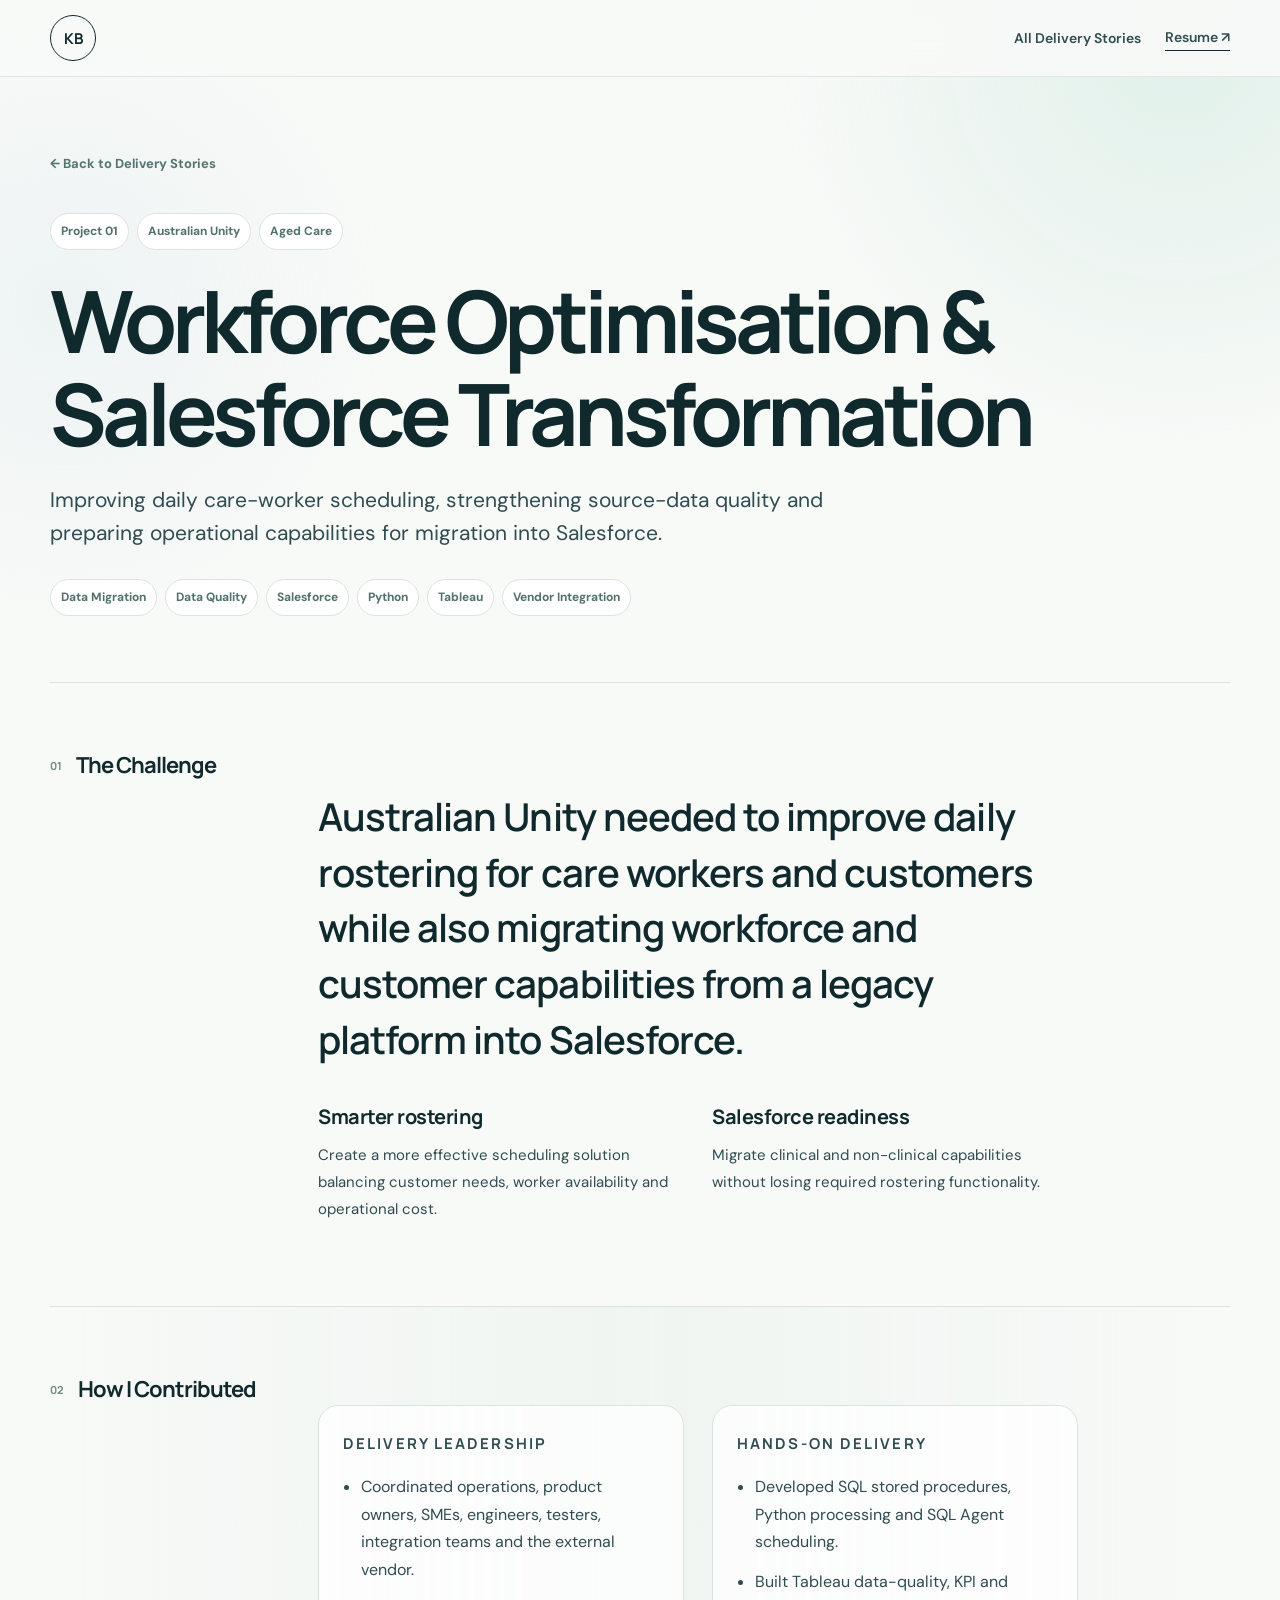
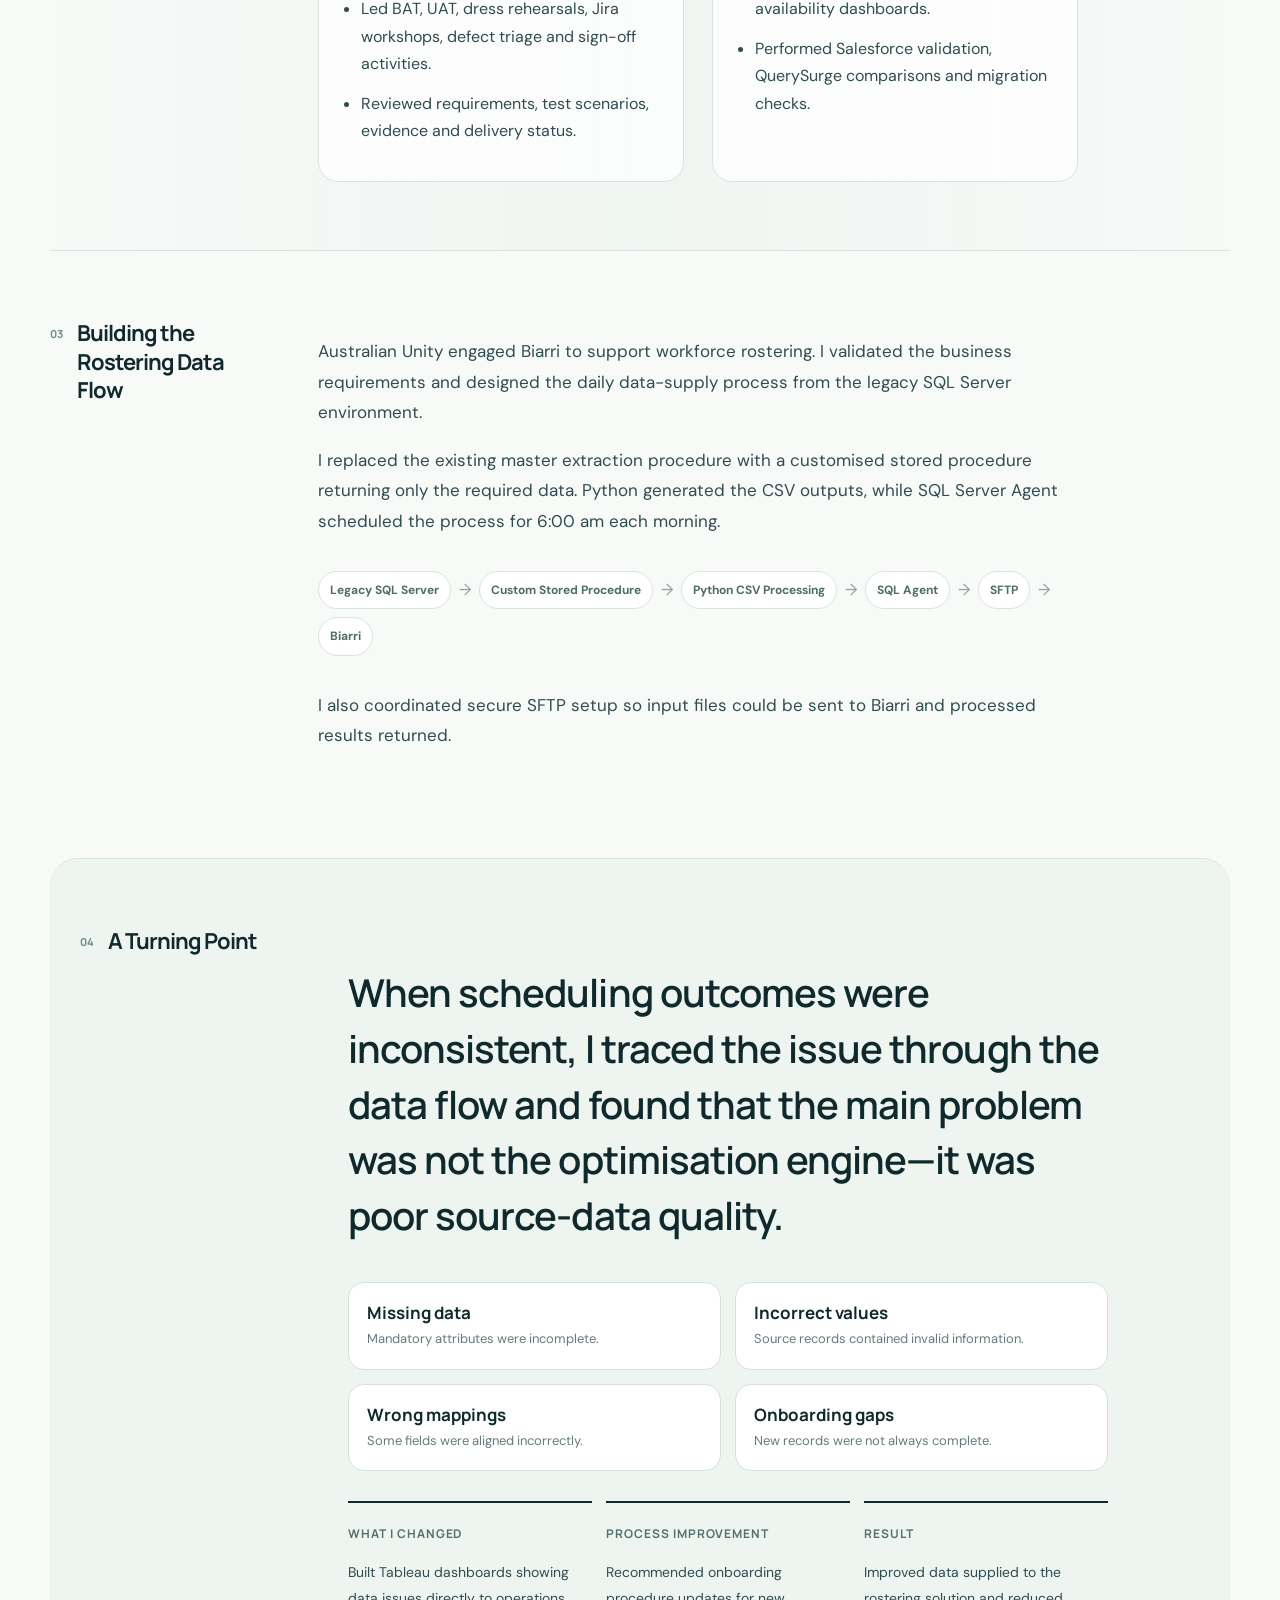
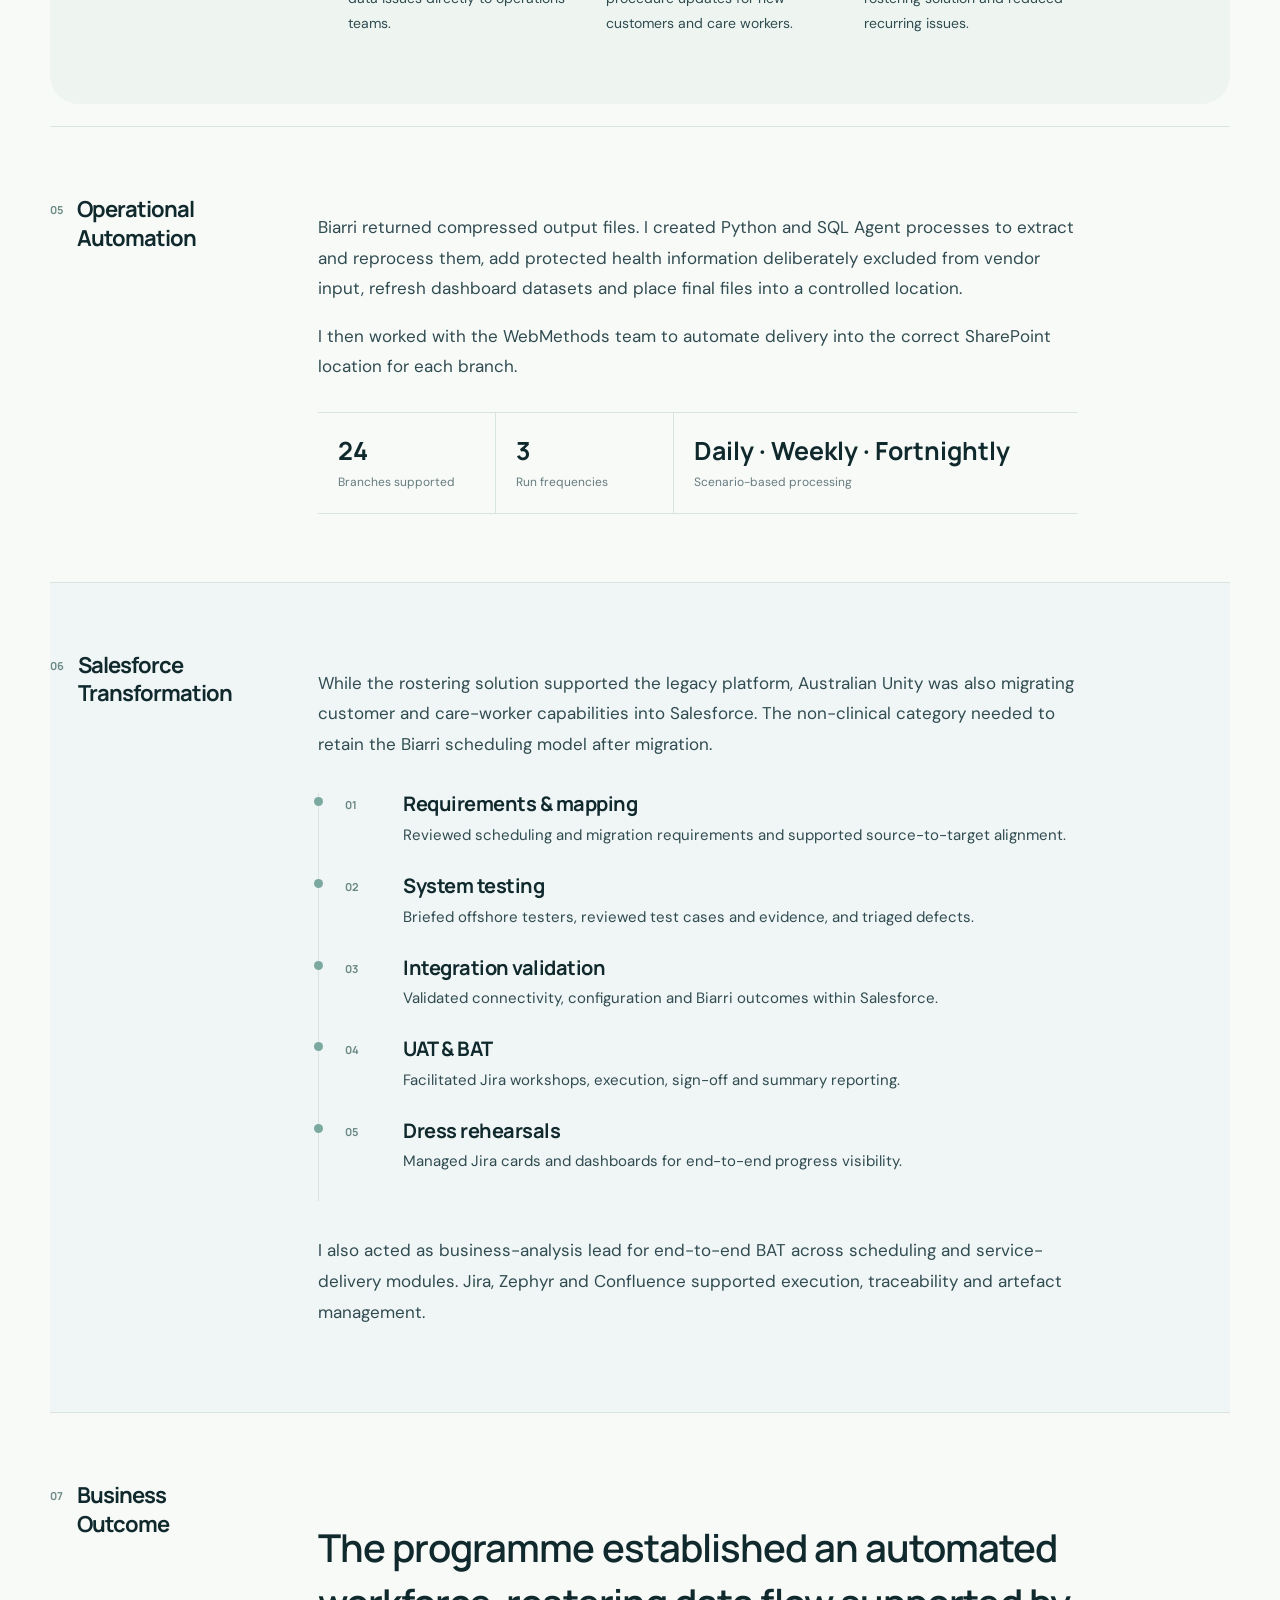
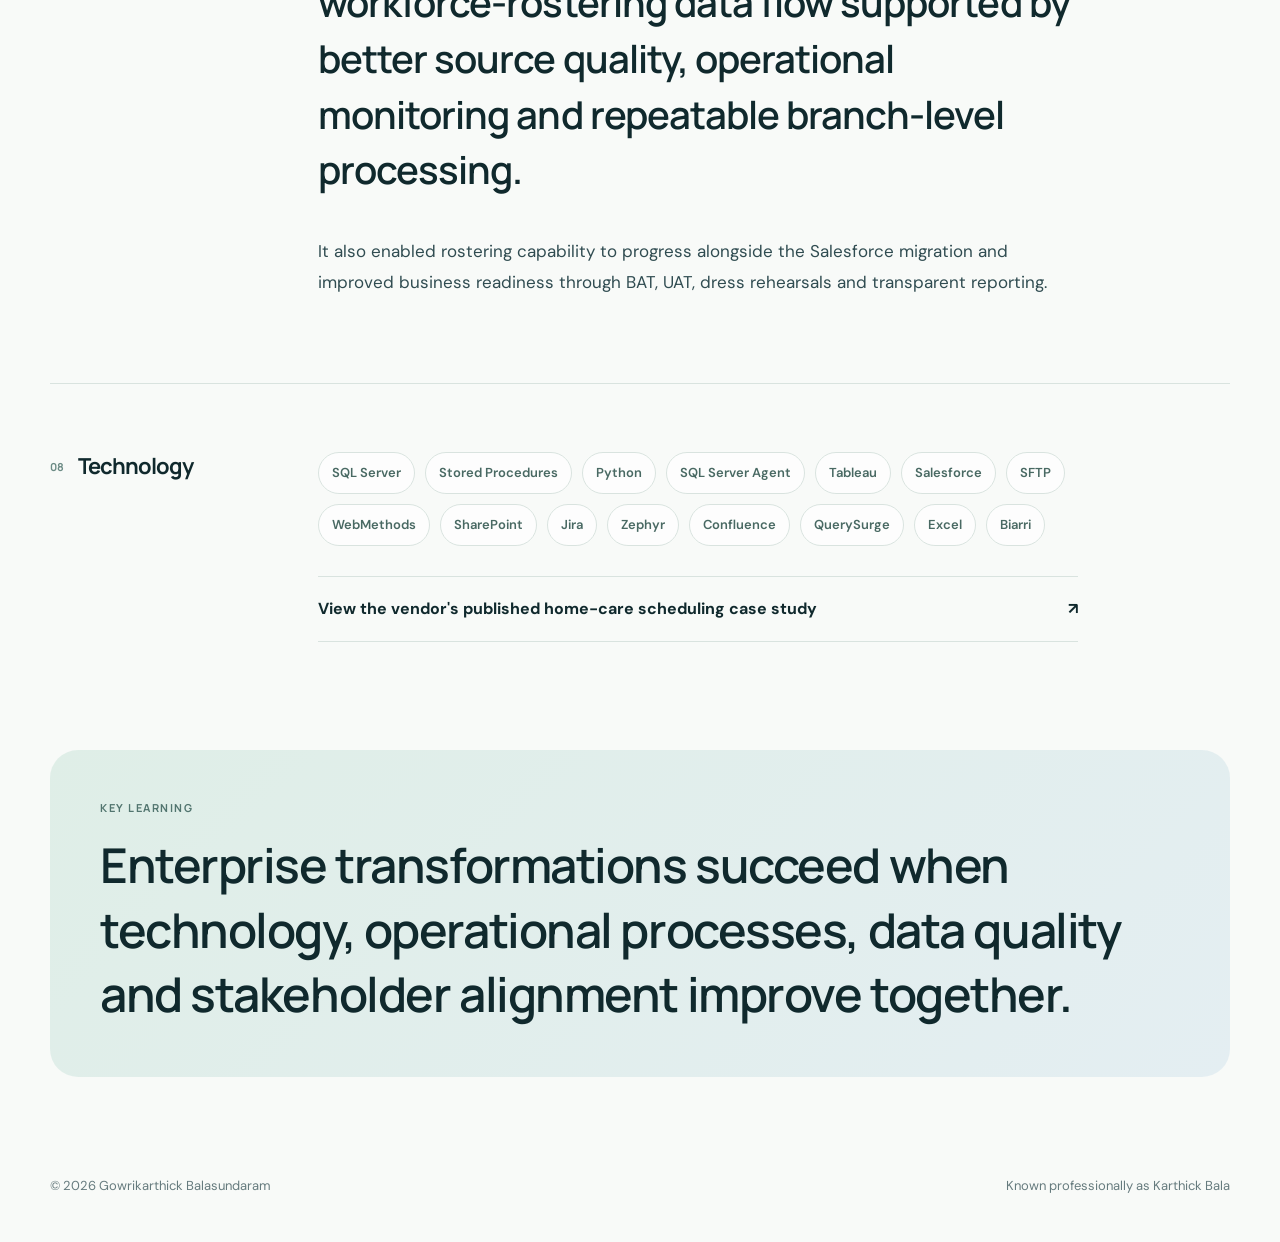
==== project-01.html @ 3202f438 "Add files via upload" ====
<!DOCTYPE html>
<html lang="en">
<head>
<meta charset="UTF-8"><meta name="viewport" content="width=device-width,initial-scale=1.0">
<title>Project 01 | Workforce Optimisation & Salesforce Transformation</title>
<meta name="description" content="Delivery story covering workforce optimisation, data quality and Salesforce transformation in aged care.">
<link rel="preconnect" href="https://fonts.googleapis.com"><link rel="preconnect" href="https://fonts.gstatic.com" crossorigin>
<link href="https://fonts.googleapis.com/css2?family=DM+Sans:wght@400;500;600;700&family=Manrope:wght@500;600;700;800&display=swap" rel="stylesheet">
<link rel="stylesheet" href="styles.css"><link rel="stylesheet" href="story.css">
</head>
<body>
<header class="site-header"><nav class="nav shell"><a class="brand" href="index.html">KB</a><div class="story-nav-actions"><a href="index.html#work">All Delivery Stories</a><a class="nav-resume" href="Karthick_Tech_Lead.pdf" download>Resume ↗</a></div></nav></header>
<main class="story-page">
<section class="story-page-hero shell">
<a class="back-link" href="index.html#work">← Back to Delivery Stories</a>
<div class="story-page-meta"><span>Project 01</span><span>Australian Unity</span><span>Aged Care</span></div>
<h1>Workforce Optimisation &amp; Salesforce Transformation</h1>
<p class="story-page-deck">Improving daily care-worker scheduling, strengthening source-data quality and preparing operational capabilities for migration into Salesforce.</p>
<div class="story-page-tags"><span>Data Migration</span><span>Data Quality</span><span>Salesforce</span><span>Python</span><span>Tableau</span><span>Vendor Integration</span></div>
</section>

<section class="story-page-section shell"><div class="story-page-grid">
<div class="story-page-label"><span>01</span><h2>The Challenge</h2></div>
<div class="story-page-copy"><p class="lead">Australian Unity needed to improve daily rostering for care workers and customers while also migrating workforce and customer capabilities from a legacy platform into Salesforce.</p>
<div class="story-two-col"><div><h3>Smarter rostering</h3><p>Create a more effective scheduling solution balancing customer needs, worker availability and operational cost.</p></div><div><h3>Salesforce readiness</h3><p>Migrate clinical and non-clinical capabilities without losing required rostering functionality.</p></div></div></div>
</div></section>

<section class="story-page-section story-soft shell"><div class="story-page-grid">
<div class="story-page-label"><span>02</span><h2>How I Contributed</h2></div>
<div class="story-page-copy"><div class="story-two-col role-cards"><div><p class="mini-label">Delivery leadership</p><ul><li>Coordinated operations, product owners, SMEs, engineers, testers, integration teams and the external vendor.</li><li>Led BAT, UAT, dress rehearsals, Jira workshops, defect triage and sign-off activities.</li><li>Reviewed requirements, test scenarios, evidence and delivery status.</li></ul></div><div><p class="mini-label">Hands-on delivery</p><ul><li>Developed SQL stored procedures, Python processing and SQL Agent scheduling.</li><li>Built Tableau data-quality, KPI and availability dashboards.</li><li>Performed Salesforce validation, QuerySurge comparisons and migration checks.</li></ul></div></div></div>
</div></section>

<section class="story-page-section shell"><div class="story-page-grid">
<div class="story-page-label"><span>03</span><h2>Building the Rostering Data Flow</h2></div>
<div class="story-page-copy"><p>Australian Unity engaged Biarri to support workforce rostering. I validated the business requirements and designed the daily data-supply process from the legacy SQL Server environment.</p><p>I replaced the existing master extraction procedure with a customised stored procedure returning only the required data. Python generated the CSV outputs, while SQL Server Agent scheduled the process for 6:00 am each morning.</p>
<div class="story-flow vertical-mobile"><span>Legacy SQL Server</span><i>→</i><span>Custom Stored Procedure</span><i>→</i><span>Python CSV Processing</span><i>→</i><span>SQL Agent</span><i>→</i><span>SFTP</span><i>→</i><span>Biarri</span></div>
<p>I also coordinated secure SFTP setup so input files could be sent to Biarri and processed results returned.</p></div>
</div></section>

<section class="story-page-section turning-point shell"><div class="story-page-grid">
<div class="story-page-label"><span>04</span><h2>A Turning Point</h2></div>
<div class="story-page-copy"><p class="lead">When scheduling outcomes were inconsistent, I traced the issue through the data flow and found that the main problem was not the optimisation engine—it was poor source-data quality.</p>
<div class="issue-cards"><div><strong>Missing data</strong><span>Mandatory attributes were incomplete.</span></div><div><strong>Incorrect values</strong><span>Source records contained invalid information.</span></div><div><strong>Wrong mappings</strong><span>Some fields were aligned incorrectly.</span></div><div><strong>Onboarding gaps</strong><span>New records were not always complete.</span></div></div>
<div class="turning-point-actions"><div><span>What I changed</span><p>Built Tableau dashboards showing data issues directly to operations teams.</p></div><div><span>Process improvement</span><p>Recommended onboarding procedure updates for new customers and care workers.</p></div><div><span>Result</span><p>Improved data supplied to the rostering solution and reduced recurring issues.</p></div></div></div>
</div></section>

<section class="story-page-section shell"><div class="story-page-grid">
<div class="story-page-label"><span>05</span><h2>Operational Automation</h2></div>
<div class="story-page-copy"><p>Biarri returned compressed output files. I created Python and SQL Agent processes to extract and reprocess them, add protected health information deliberately excluded from vendor input, refresh dashboard datasets and place final files into a controlled location.</p><p>I then worked with the WebMethods team to automate delivery into the correct SharePoint location for each branch.</p>
<div class="story-metrics"><div><strong>24</strong><span>Branches supported</span></div><div><strong>3</strong><span>Run frequencies</span></div><div><strong>Daily · Weekly · Fortnightly</strong><span>Scenario-based processing</span></div></div></div>
</div></section>

<section class="story-page-section salesforce-journey shell"><div class="story-page-grid">
<div class="story-page-label"><span>06</span><h2>Salesforce Transformation</h2></div>
<div class="story-page-copy"><p>While the rostering solution supported the legacy platform, Australian Unity was also migrating customer and care-worker capabilities into Salesforce. The non-clinical category needed to retain the Biarri scheduling model after migration.</p>
<div class="vertical-timeline"><article><span>01</span><div><h3>Requirements &amp; mapping</h3><p>Reviewed scheduling and migration requirements and supported source-to-target alignment.</p></div></article><article><span>02</span><div><h3>System testing</h3><p>Briefed offshore testers, reviewed test cases and evidence, and triaged defects.</p></div></article><article><span>03</span><div><h3>Integration validation</h3><p>Validated connectivity, configuration and Biarri outcomes within Salesforce.</p></div></article><article><span>04</span><div><h3>UAT &amp; BAT</h3><p>Facilitated Jira workshops, execution, sign-off and summary reporting.</p></div></article><article><span>05</span><div><h3>Dress rehearsals</h3><p>Managed Jira cards and dashboards for end-to-end progress visibility.</p></div></article></div>
<p>I also acted as business-analysis lead for end-to-end BAT across scheduling and service-delivery modules. Jira, Zephyr and Confluence supported execution, traceability and artefact management.</p></div>
</div></section>

<section class="story-page-section shell"><div class="story-page-grid">
<div class="story-page-label"><span>07</span><h2>Business Outcome</h2></div>
<div class="story-page-copy"><p class="lead">The programme established an automated workforce-rostering data flow supported by better source quality, operational monitoring and repeatable branch-level processing.</p><p>It also enabled rostering capability to progress alongside the Salesforce migration and improved business readiness through BAT, UAT, dress rehearsals and transparent reporting.</p></div>
</div></section>

<section class="story-page-section shell"><div class="story-page-grid">
<div class="story-page-label"><span>08</span><h2>Technology</h2></div>
<div class="story-page-copy"><div class="technology-pills"><span>SQL Server</span><span>Stored Procedures</span><span>Python</span><span>SQL Server Agent</span><span>Tableau</span><span>Salesforce</span><span>SFTP</span><span>WebMethods</span><span>SharePoint</span><span>Jira</span><span>Zephyr</span><span>Confluence</span><span>QuerySurge</span><span>Excel</span><span>Biarri</span></div>
<a class="external-story-link" href="https://biarri.com/biarri_case_studies/home-care-scheduling-rostering/" target="_blank" rel="noopener">View the vendor's published home-care scheduling case study <span>↗</span></a></div>
</div></section>

<section class="story-key-learning shell"><p class="mini-label">Key learning</p><blockquote>Enterprise transformations succeed when technology, operational processes, data quality and stakeholder alignment improve together.</blockquote></section>
</main>
<footer class="footer shell"><span>© <span id="year"></span> Gowrikarthick Balasundaram</span><span>Known professionally as Karthick Bala</span></footer>
<script src="script.js"></script>
</body></html>
---- styles.css ----
:root{
  --ink:#10292d;--ink-soft:#304c51;--muted:#667b7e;--paper:#f8faf8;--white:#fff;
  --sage:#e8f1ec;--sage-2:#d8e9e0;--mint:#a9d9ca;--blue:#cbdde8;--line:#d9e3df;
  --dark:#102a2e;--dark-2:#17383d;--radius:26px;
}
*{box-sizing:border-box}
html{scroll-behavior:smooth}
body{margin:0;font-family:"DM Sans",system-ui,sans-serif;background:var(--paper);color:var(--ink);line-height:1.72;overflow-x:hidden}
body:before{content:"";position:fixed;inset:0;pointer-events:none;z-index:-1;background:
radial-gradient(circle at 92% 6%,rgba(169,217,202,.28),transparent 28%),
radial-gradient(circle at 5% 34%,rgba(203,221,232,.22),transparent 24%)}
.shell{width:min(1180px,calc(100% - 48px));margin:auto}
.site-header{position:sticky;top:0;z-index:50;background:rgba(248,250,248,.9);backdrop-filter:blur(18px);border-bottom:1px solid rgba(217,227,223,.8)}
.nav{height:76px;display:flex;align-items:center;justify-content:space-between}
.brand{display:flex;width:46px;height:46px;align-items:center;justify-content:center;border:1px solid var(--ink);border-radius:50%;color:var(--ink);text-decoration:none;font:700 15px Manrope}
.nav-links{display:flex;align-items:center;gap:27px}
.nav-links a{color:var(--ink-soft);text-decoration:none;font-weight:600;font-size:14px}
.nav-links a:hover{color:#0c766e}
.nav-resume{border-bottom:1px solid var(--ink)}
.nav-toggle{display:none;border:0;background:none;color:var(--ink);font:600 14px "DM Sans"}
.overline{font-size:12px;letter-spacing:.16em;text-transform:uppercase;font-weight:700;color:#54736f;margin:0 0 22px}
h1,h2,h3{font-family:Manrope,sans-serif;margin-top:0;line-height:1.08}
h1{font-size:clamp(52px,7vw,88px);letter-spacing:-.06em;margin:24px 0 26px;max-width:780px}
h2{font-size:clamp(38px,4.5vw,62px);letter-spacing:-.045em;margin-bottom:18px}
h3{letter-spacing:-.025em}
p{text-align:justify}
.hero{padding:88px 0 54px}
.hero-grid{display:grid;grid-template-columns:1.08fr .92fr;gap:72px;align-items:center}
.legal-name{font-weight:700;margin:0}
.known-as{margin:2px 0 0;color:var(--muted)}
.known-as strong{color:var(--ink)}
.hero-lead{font-size:20px;max-width:680px;color:var(--ink-soft)}
.hero-actions{display:flex;gap:12px;flex-wrap:wrap;margin-top:32px}
.button{display:inline-flex;align-items:center;justify-content:center;padding:14px 22px;border-radius:999px;text-decoration:none;font-weight:700;transition:.25s}
.button-dark{background:var(--ink);color:#fff}
.button-light{border:1px solid var(--line);background:rgba(255,255,255,.7);color:var(--ink)}
.button:hover{transform:translateY(-2px)}
.portrait{margin:0;position:relative}
.portrait img{width:100%;display:block;aspect-ratio:4/4.5;object-fit:cover;object-position:center 37%;border-radius:44% 44% 26px 26px;box-shadow:0 30px 80px rgba(31,63,66,.14)}
.portrait figcaption{display:flex;justify-content:center;gap:14px;flex-wrap:wrap;margin-top:18px;color:var(--muted);font-size:13px}
.portrait figcaption span:not(:last-child):after{content:"·";margin-left:14px}
.proof-strip{display:grid;grid-template-columns:repeat(3,1fr);margin-top:58px;border-top:1px solid var(--line);border-bottom:1px solid var(--line)}
.proof-strip div{padding:25px 30px}
.proof-strip div+div{border-left:1px solid var(--line)}
.proof-strip strong,.proof-strip span{display:block}
.proof-strip strong{font-family:Manrope;font-size:20px}
.proof-strip span{color:var(--muted);font-size:14px;margin-top:4px;line-height:1.5}
.section{padding:108px 0}
.section-tint{background:linear-gradient(180deg,rgba(232,241,236,.72),rgba(248,250,248,0))}
.section-grid{display:grid;grid-template-columns:.78fr 1.22fr;gap:84px;align-items:start}
.section-title{position:sticky;top:112px}
.section-note{color:var(--muted);max-width:400px}
.editorial-copy{max-width:760px}
.editorial-copy p{color:var(--ink-soft);font-size:17px}
.large-copy{font-family:Manrope;font-size:clamp(25px,3vw,38px)!important;line-height:1.35;color:var(--ink)!important;letter-spacing:-.025em}
.capability-list{border-top:1px solid var(--line)}
.capability-list article{display:grid;grid-template-columns:58px 1fr;gap:22px;padding:28px 0;border-bottom:1px solid var(--line)}
.capability-list article>span{font:600 13px Manrope;color:#73918b}
.capability-list h3{font-size:24px;margin-bottom:8px}
.capability-list p{margin:0;color:var(--muted)}
.tech-ledger{border-top:1px solid var(--line)}
.tech-row{display:grid;grid-template-columns:200px 1fr;gap:24px;padding:25px 0;border-bottom:1px solid var(--line)}
.tech-row h3{font-size:18px;margin:0}
.tech-row p{margin:0;color:var(--muted)}
.section-dark{background:var(--dark);color:#edf7f3}
.section-dark .overline,.section-dark .section-note{color:#9fc0b9}
.section-title.light{color:#fff}
.career-timeline{border-left:1px solid rgba(222,240,235,.28);padding-left:34px}
.career-timeline article{position:relative;display:grid;grid-template-columns:150px 1fr;gap:32px;padding:0 0 36px}
.career-timeline article:before{content:"";position:absolute;left:-40px;top:6px;width:10px;height:10px;border-radius:50%;background:#a9d9ca;box-shadow:0 0 0 7px rgba(169,217,202,.08)}
.career-timeline time{color:#a8c7c0;font-size:13px;font-weight:700}
.career-timeline h3{font-size:23px;margin-bottom:9px;color:#fff}
.career-timeline p{margin:0;color:#b9ceca}
.work-list{border-top:1px solid var(--line)}
.work-item{display:grid;grid-template-columns:48px 1fr 40px;gap:20px;padding:34px 0;border-bottom:1px solid var(--line);transition:.25s}
.work-item:hover{padding-left:12px}
.work-index{font:600 13px Manrope;color:#71908a}
.work-meta{margin:0 0 8px;text-align:left;color:#4d756f;font-size:13px;font-weight:700}
.work-item h3{font-size:clamp(24px,2.4vw,34px);margin-bottom:12px}
.work-item p{color:var(--muted)}
.work-arrow{font-size:24px;align-self:center}
.work-tags{display:flex;gap:9px;flex-wrap:wrap;margin-top:18px}
.work-tags span{font-size:12px;padding:6px 10px;border:1px solid var(--line);border-radius:999px;color:#52716d}
.process-section{background:#eef4f0}
.process-line{display:grid;grid-template-columns:repeat(5,1fr);border-top:1px solid #cfded7}
.process-line div{padding:24px 18px;border-right:1px solid #cfded7}
.process-line div:last-child{border-right:0}
.process-line span{font-size:12px;color:#65827d;font-weight:700}
.process-line h3{font-size:20px;margin:13px 0 9px}
.process-line p{margin:0;color:var(--muted);font-size:14px}
.leadership-editorial{max-width:1000px;margin:auto;text-align:center}
.leadership-editorial blockquote{font-family:Manrope;font-size:clamp(34px,5vw,66px);line-height:1.15;letter-spacing:-.05em;margin:24px auto 60px;max-width:1000px}
.leadership-pillars{display:grid;grid-template-columns:repeat(3,1fr);gap:34px;text-align:left;border-top:1px solid var(--line);padding-top:34px}
.leadership-pillars h3{font-size:20px}
.leadership-pillars p{color:var(--muted)}
.contact-section{background:linear-gradient(135deg,#dfeee7,#e5eff3);padding:92px 0}
.contact-inner{display:grid;grid-template-columns:1fr 1fr;gap:80px;align-items:end}
.contact-inner p{color:var(--ink-soft)}
.contact-links{display:flex;flex-direction:column;border-top:1px solid rgba(16,41,45,.24)}
.contact-links a{display:flex;justify-content:space-between;padding:18px 0;border-bottom:1px solid rgba(16,41,45,.24);color:var(--ink);text-decoration:none;font:600 18px Manrope}
.footer{padding:28px 0 44px;display:flex;justify-content:space-between;color:var(--muted);font-size:13px}
.reveal{opacity:0;transform:translateY(20px);transition:.75s ease}
.reveal.visible{opacity:1;transform:none}
@media(max-width:900px){
  .nav-toggle{display:block}
  .nav-links{display:none;position:absolute;top:76px;left:24px;right:24px;background:#fff;border:1px solid var(--line);padding:20px;border-radius:20px;flex-direction:column;align-items:flex-start;box-shadow:0 24px 60px rgba(25,55,57,.12)}
  .nav-links.open{display:flex}
  .hero-grid,.section-grid,.contact-inner{grid-template-columns:1fr;gap:42px}
  .section-title{position:static}
  .portrait{max-width:610px}
  .proof-strip{grid-template-columns:1fr}
  .proof-strip div+div{border-left:0;border-top:1px solid var(--line)}
  .process-line{grid-template-columns:1fr 1fr}
  .process-line div:nth-child(2n){border-right:0}
  .process-line div{border-bottom:1px solid #cfded7}
}
@media(max-width:620px){
  .shell{width:min(100% - 28px,1180px)}
  .hero{padding:48px 0 34px}
  h1{font-size:48px}
  h2{font-size:40px}
  .hero-lead{font-size:17px}
  .hero-actions .button{width:100%}
  .portrait img{border-radius:34% 34% 22px 22px}
  .portrait figcaption{gap:6px}
  .portrait figcaption span:not(:last-child):after{margin-left:6px}
  .proof-strip div{padding:20px 4px}
  .section{padding:76px 0}
  .section-grid{gap:28px}
  .capability-list article{grid-template-columns:38px 1fr;gap:12px;padding:23px 0}
  .tech-row{grid-template-columns:1fr;gap:6px}
  .career-timeline{padding-left:24px}
  .career-timeline article{grid-template-columns:1fr;gap:7px;padding-bottom:30px}
  .career-timeline article:before{left:-30px}
  .work-item{grid-template-columns:34px 1fr}
  .work-arrow{display:none}
  .process-line{grid-template-columns:1fr}
  .process-line div{border-right:0}
  .leadership-editorial{text-align:left}
  .leadership-editorial blockquote{font-size:39px;margin-bottom:42px}
  .leadership-pillars{grid-template-columns:1fr;gap:15px}
  .contact-inner{gap:30px}
  .footer{flex-direction:column;gap:5px}
}

/* Version 3.1 — Delivery Stories */
.delivery-stories-section{padding-top:120px;background:
linear-gradient(180deg,rgba(232,241,236,.55),rgba(248,250,248,0) 26%)}
.delivery-intro{padding-bottom:54px;border-bottom:1px solid var(--line)}
.delivery-intro-grid{display:grid;grid-template-columns:1fr 1fr;gap:80px;align-items:end}
.delivery-intro-grid h2{margin:0;max-width:650px}
.delivery-intro-grid>p{font-size:18px;color:var(--ink-soft);margin:0;max-width:540px}
.story-list{border-bottom:1px solid var(--line)}
.story{border-top:1px solid var(--line)}
.story-summary{width:100%;display:grid;grid-template-columns:110px 1fr 100px;gap:30px;align-items:center;padding:34px 0;border:0;background:transparent;color:var(--ink);text-align:left;cursor:pointer;font-family:inherit}
.story-number{font:700 12px Manrope;letter-spacing:.12em;text-transform:uppercase;color:#63837d}
.story-heading{display:flex;flex-direction:column;gap:7px}
.story-client{font-size:13px;font-weight:700;color:#52756f}
.story-heading strong{font:700 clamp(24px,3vw,40px) Manrope;line-height:1.15;letter-spacing:-.035em}
.story-heading small{font-size:15px;color:var(--muted);font-weight:400}
.story-toggle{justify-self:end;display:flex;width:44px;height:44px;align-items:center;justify-content:center;border:1px solid var(--line);border-radius:50%;font-size:25px;font-weight:300}
.story-summary:hover .story-heading strong{color:#176f68}
.story-content{overflow:hidden;max-height:0;opacity:0;transition:max-height .8s ease,opacity .35s ease}
.story-open .story-content{max-height:15000px;opacity:1}
.story-hero{display:grid;grid-template-columns:210px 1fr;gap:50px;padding:60px 0 72px;border-top:1px dashed #cddbd5}
.story-kicker,.mini-label{font:700 11px Manrope;letter-spacing:.14em;text-transform:uppercase;color:#52756f;margin:0}
.story-opening{font:600 clamp(25px,3.3vw,44px) Manrope;line-height:1.36;letter-spacing:-.03em;color:var(--ink);margin:0}
.story-block{display:grid;grid-template-columns:210px 1fr;gap:50px;padding:64px 0;border-top:1px solid var(--line)}
.story-label{display:flex;gap:15px;align-items:flex-start}
.story-label span{font:700 11px Manrope;color:#6f8d87;padding-top:7px}
.story-label h3{font-size:18px;line-height:1.35;margin:0}
.story-body>p:first-child{margin-top:0}
.story-body>p:last-child{margin-bottom:0}
.story-body p{color:var(--ink-soft);font-size:17px}
.challenge-grid,.role-columns{display:grid;grid-template-columns:1fr 1fr;gap:38px}
.challenge-grid>div{border-top:2px solid var(--ink);padding-top:20px}
.challenge-grid strong{font:700 22px Manrope;letter-spacing:-.02em}
.challenge-grid p{font-size:16px;margin-bottom:0}
.clean-list{list-style:none;padding:0;margin:19px 0 0}
.clean-list li{position:relative;padding:0 0 15px 20px;color:var(--ink-soft)}
.clean-list li:before{content:"";position:absolute;left:0;top:.72em;width:6px;height:6px;background:#75a99d;border-radius:50%}
.story-narrative{background:linear-gradient(90deg,transparent,rgba(232,241,236,.46),transparent)}
.flow{display:flex;align-items:center;gap:9px;flex-wrap:wrap;margin:36px 0;padding:24px 0;border-top:1px solid var(--line);border-bottom:1px solid var(--line)}
.flow span{padding:8px 12px;border-radius:999px;background:#fff;border:1px solid var(--line);font-size:12px;font-weight:700;color:#496963}
.flow i{font-style:normal;color:#8ba19d}
.story-highlight{position:relative;background:#133136;color:#f0f8f5;margin-left:calc((100vw - min(1180px, calc(100vw - 48px)))/-2);margin-right:calc((100vw - min(1180px, calc(100vw - 48px)))/-2);padding-left:calc((100vw - min(1180px, calc(100vw - 48px)))/2);padding-right:calc((100vw - min(1180px, calc(100vw - 48px)))/2);border-top:0}
.story-highlight .story-label span,.story-highlight .mini-label{color:#9fc3bb}
.story-highlight .story-label h3{color:#fff}
.story-highlight .story-body p{color:#c5d9d4}
.highlight-lead{font:600 clamp(24px,3vw,39px) Manrope!important;line-height:1.4;letter-spacing:-.025em;color:#fff!important}
.issue-list{display:grid;grid-template-columns:1fr 1fr;gap:0;margin:35px 0;border-top:1px solid rgba(255,255,255,.18)}
.issue-list span{padding:17px 0;border-bottom:1px solid rgba(255,255,255,.18);font-weight:600}
.issue-list span:nth-child(odd){border-right:1px solid rgba(255,255,255,.18)}
.issue-list span:nth-child(even){padding-left:24px}
.impact-band{display:grid;grid-template-columns:.65fr .65fr 1.7fr;margin:34px 0;border-top:1px solid var(--line);border-bottom:1px solid var(--line)}
.impact-band div{padding:22px}
.impact-band div+div{border-left:1px solid var(--line)}
.impact-band strong,.impact-band span{display:block}
.impact-band strong{font:700 27px Manrope;letter-spacing:-.03em}
.impact-band span{font-size:12px;color:var(--muted);margin-top:4px}
.flow-secondary{margin-bottom:0}
.story-salesforce{background:rgba(203,221,232,.22)}
.delivery-steps{display:grid;grid-template-columns:repeat(5,1fr);margin:35px 0;border-top:1px solid var(--line);border-bottom:1px solid var(--line)}
.delivery-steps>div{padding:21px 16px}
.delivery-steps>div+div{border-left:1px solid var(--line)}
.delivery-steps span{font:700 11px Manrope;color:#688781}
.delivery-steps strong{display:block;font:700 15px Manrope;margin:10px 0}
.delivery-steps p{font-size:13px;margin:0;color:var(--muted)}
.impact-copy{font:600 clamp(22px,2.7vw,34px) Manrope;line-height:1.5;letter-spacing:-.02em}
.impact-copy p{font:inherit;color:var(--ink)}
.technology-pills{display:flex;flex-wrap:wrap;gap:10px}
.technology-pills span{padding:9px 13px;border:1px solid var(--line);border-radius:999px;background:rgba(255,255,255,.65);font-size:13px;font-weight:600;color:#496963}
.external-story-link{display:flex;justify-content:space-between;align-items:center;margin-top:30px;padding:18px 0;border-top:1px solid var(--line);border-bottom:1px solid var(--line);color:var(--ink);text-decoration:none;font-weight:700}
.external-story-link:hover{color:#176f68}
.story-learning{margin:35px 0 80px;padding:52px;border-radius:28px;background:linear-gradient(135deg,#dfeee7,#e4eef2)}
.story-learning blockquote{font:600 clamp(27px,3.3vw,45px) Manrope;line-height:1.35;letter-spacing:-.035em;margin:18px 0 0}
.story-placeholder{opacity:.58}
.story-placeholder .story-summary{cursor:default}
.story-status{justify-self:end;font-size:12px;font-weight:700;color:#6b817e;text-transform:uppercase;letter-spacing:.1em}
@media(max-width:900px){
  .delivery-intro-grid{grid-template-columns:1fr;gap:25px}
  .story-summary{grid-template-columns:90px 1fr 55px;gap:15px}
  .story-hero,.story-block{grid-template-columns:1fr;gap:23px}
  .story-label{align-items:center}
  .delivery-steps{grid-template-columns:1fr 1fr}
  .delivery-steps>div{border-bottom:1px solid var(--line)}
  .delivery-steps>div:nth-child(odd){border-left:0}
}
@media(max-width:620px){
  .delivery-stories-section{padding-top:80px}
  .story-summary{grid-template-columns:1fr 45px;padding:26px 0}
  .story-number{grid-column:1/-1}
  .story-heading strong{font-size:27px}
  .story-heading small{font-size:14px}
  .story-toggle,.story-status{grid-column:2;grid-row:2;align-self:start}
  .story-hero{padding:42px 0 52px}
  .story-block{padding:47px 0}
  .challenge-grid,.role-columns{grid-template-columns:1fr}
  .story-highlight{margin-left:-14px;margin-right:-14px;padding-left:14px;padding-right:14px}
  .issue-list{grid-template-columns:1fr}
  .issue-list span:nth-child(odd){border-right:0}
  .issue-list span:nth-child(even){padding-left:0}
  .impact-band{grid-template-columns:1fr}
  .impact-band div+div{border-left:0;border-top:1px solid var(--line)}
  .delivery-steps{grid-template-columns:1fr}
  .delivery-steps>div+div{border-left:0}
  .story-learning{padding:32px 24px;margin-bottom:55px}
}

body p{text-align:left}
.delivery-stories-section{padding-top:88px}
.delivery-intro{padding-bottom:30px}
.delivery-intro-grid.compact{align-items:start}
.delivery-intro-grid.compact>p{max-width:560px;line-height:1.7}
.story-card-grid{display:grid;grid-template-columns:1.2fr .8fr;gap:22px;margin-top:26px}
.story-preview{min-height:240px;border:1px solid var(--line);border-radius:24px;padding:26px;background:rgba(255,255,255,.74);display:flex;flex-direction:column;justify-content:space-between}
.story-preview-featured{grid-row:span 2;min-height:500px;background:linear-gradient(145deg,#f8fbf9,#eaf3ee)}
.story-preview-topline{display:flex;justify-content:space-between;gap:18px;font:700 11px Manrope;letter-spacing:.11em;text-transform:uppercase;color:#62817b}
.story-preview-body h3{font-size:clamp(30px,4vw,50px);max-width:700px;margin:42px 0 18px}
.story-preview-body p{font-size:17px;color:var(--muted);max-width:620px}
.story-preview-muted .story-preview-body h3{font-size:26px;margin:30px 0 12px}
.story-preview-tags{display:flex;gap:8px;flex-wrap:wrap;margin-top:24px}
.story-preview-tags span{padding:7px 10px;border:1px solid var(--line);border-radius:999px;font-size:12px;color:#4e6e68;background:#fff}
.story-preview-link{display:flex;justify-content:space-between;align-items:center;margin-top:34px;padding-top:18px;border-top:1px solid var(--line);text-decoration:none;color:var(--ink);font:700 15px Manrope}
.story-preview-muted{opacity:.7}
@media(max-width:900px){.story-card-grid{grid-template-columns:1fr}.story-preview-featured{grid-row:auto;min-height:auto}}
@media(max-width:620px){.delivery-stories-section{padding-top:68px}.delivery-intro-grid.compact{gap:16px}.delivery-intro-grid.compact h2{font-size:40px}.story-card-grid{gap:14px;margin-top:20px}.story-preview{padding:20px;border-radius:18px;min-height:auto}.story-preview-topline{flex-direction:column;gap:5px}.story-preview-body h3{font-size:29px;margin:24px 0 10px}.story-preview-body p{font-size:15px;line-height:1.65}}
---- story.css ----
.story-nav-actions{display:flex;gap:24px;align-items:center}.story-nav-actions a{color:var(--ink-soft);text-decoration:none;font-weight:600;font-size:14px}
.story-page{padding-bottom:70px}.story-page-hero{padding:72px 0 66px}.back-link{display:inline-block;color:#56756f;text-decoration:none;font-weight:700;font-size:13px;margin-bottom:38px}
.story-page-meta,.story-page-tags{display:flex;gap:8px;flex-wrap:wrap}.story-page-meta{margin-bottom:20px}.story-page-meta span,.story-page-tags span{padding:7px 10px;border:1px solid var(--line);border-radius:999px;font-size:12px;font-weight:700;color:#52716d;background:#fff}
.story-page-hero h1{max-width:1000px;font-size:clamp(50px,7vw,86px);margin-bottom:24px}.story-page-deck{font-size:21px;max-width:780px;color:var(--ink-soft);line-height:1.6}.story-page-tags{margin-top:28px}
.story-page-section{padding:68px 0;border-top:1px solid var(--line)}.story-page-grid{display:grid;grid-template-columns:210px 1fr;gap:58px}.story-page-label{display:flex;gap:14px;align-items:flex-start}.story-page-label span{font:700 11px Manrope;color:#6c8b85;padding-top:7px}.story-page-label h2{font-size:22px;line-height:1.3;margin:0}
.story-page-copy{max-width:760px}.story-page-copy p{font-size:17px;color:var(--ink-soft);line-height:1.8}.story-page-copy .lead{font:600 clamp(26px,3vw,40px) Manrope;line-height:1.45;letter-spacing:-.025em;color:var(--ink)}
.story-two-col{display:grid;grid-template-columns:1fr 1fr;gap:28px;margin-top:30px}.story-two-col h3{font-size:20px;margin-bottom:9px}.story-two-col p{font-size:15px}.story-soft{background:linear-gradient(90deg,transparent,rgba(232,241,236,.52),transparent)}
.role-cards>div{padding:24px;border:1px solid var(--line);border-radius:20px;background:rgba(255,255,255,.7)}.role-cards ul{margin:16px 0 0;padding-left:18px}.role-cards li{margin-bottom:12px;color:var(--ink-soft)}
.story-flow{display:flex;gap:8px;align-items:center;flex-wrap:wrap;margin:34px 0}.story-flow span{padding:8px 11px;border:1px solid var(--line);border-radius:999px;background:#fff;font-size:12px;font-weight:700;color:#4f6d68}.story-flow i{font-style:normal;color:#8fa39f}
.turning-point{background:#eef5f1;border-radius:28px;margin-top:22px;margin-bottom:22px;padding-left:30px;padding-right:30px}.issue-cards{display:grid;grid-template-columns:1fr 1fr;gap:14px;margin:30px 0}.issue-cards div{padding:18px;border:1px solid #d5e2dc;border-radius:16px;background:#fff}.issue-cards strong,.issue-cards span{display:block}.issue-cards strong{font:700 17px Manrope}.issue-cards span{font-size:13px;color:var(--muted);margin-top:4px}
.turning-point-actions{display:grid;grid-template-columns:repeat(3,1fr);gap:14px;margin-top:24px}.turning-point-actions div{padding-top:16px;border-top:2px solid var(--ink)}.turning-point-actions span{font:700 12px Manrope;text-transform:uppercase;letter-spacing:.08em;color:#52716d}.turning-point-actions p{font-size:14px;margin-bottom:0}
.story-metrics{display:grid;grid-template-columns:.7fr .7fr 1.6fr;margin-top:30px;border-top:1px solid var(--line);border-bottom:1px solid var(--line)}.story-metrics div{padding:20px}.story-metrics div+div{border-left:1px solid var(--line)}.story-metrics strong,.story-metrics span{display:block}.story-metrics strong{font:700 25px Manrope}.story-metrics span{font-size:12px;color:var(--muted);margin-top:4px}
.salesforce-journey{background:rgba(203,221,232,.18)}.vertical-timeline{margin:34px 0;border-left:1px solid var(--line);padding-left:26px}.vertical-timeline article{position:relative;display:grid;grid-template-columns:42px 1fr;gap:16px;padding:0 0 26px}.vertical-timeline article:before{content:"";position:absolute;left:-31px;top:4px;width:9px;height:9px;border-radius:50%;background:#7ca99f}.vertical-timeline span{font:700 11px Manrope;color:#6a8983;padding-top:4px}.vertical-timeline h3{font-size:20px;margin-bottom:7px}.vertical-timeline p{font-size:15px;margin:0}
.story-key-learning{margin-top:40px;padding:50px;border-radius:28px;background:linear-gradient(135deg,#dfeee7,#e4eef2)}.story-key-learning blockquote{font:600 clamp(28px,4vw,48px) Manrope;line-height:1.35;letter-spacing:-.03em;margin:18px 0 0}
@media(max-width:900px){.story-page-grid{grid-template-columns:1fr;gap:22px}.story-page-label{align-items:center}.story-page-label h2{font-size:20px}}
@media(max-width:620px){.story-nav-actions a:first-child{display:none}.story-page-hero{padding:44px 0 42px}.story-page-hero h1{font-size:44px}.story-page-deck{font-size:17px}.story-page-section{padding:46px 0}.story-page-grid{gap:18px}.story-page-copy p{font-size:15px;line-height:1.72}.story-page-copy .lead{font-size:27px}.story-two-col,.issue-cards,.turning-point-actions{grid-template-columns:1fr}.role-cards>div{padding:18px}.vertical-mobile{display:grid;grid-template-columns:1fr}.vertical-mobile i{transform:rotate(90deg);justify-self:center}.turning-point{border-radius:20px;margin-left:14px;margin-right:14px;padding-left:18px;padding-right:18px}.story-metrics{grid-template-columns:1fr}.story-metrics div+div{border-left:0;border-top:1px solid var(--line)}.story-key-learning{padding:30px 22px;border-radius:20px}.story-key-learning blockquote{font-size:30px}}
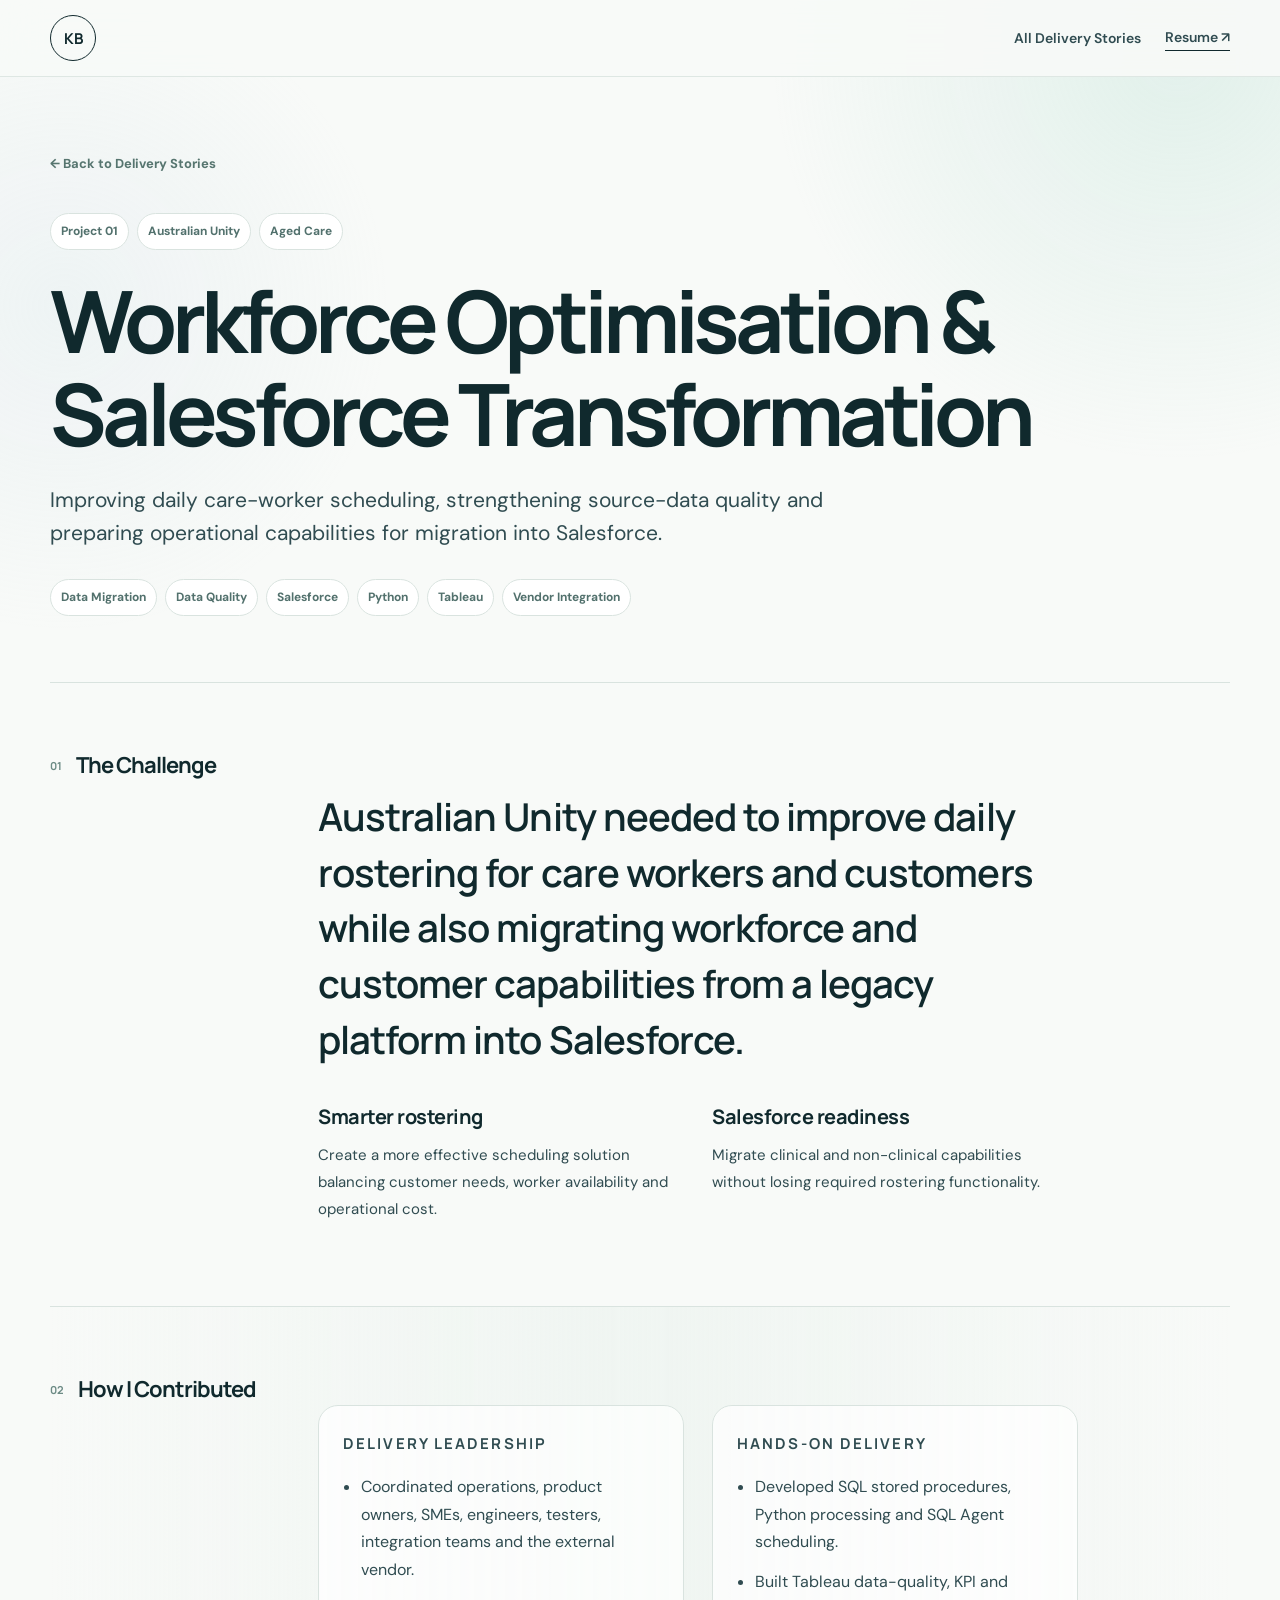
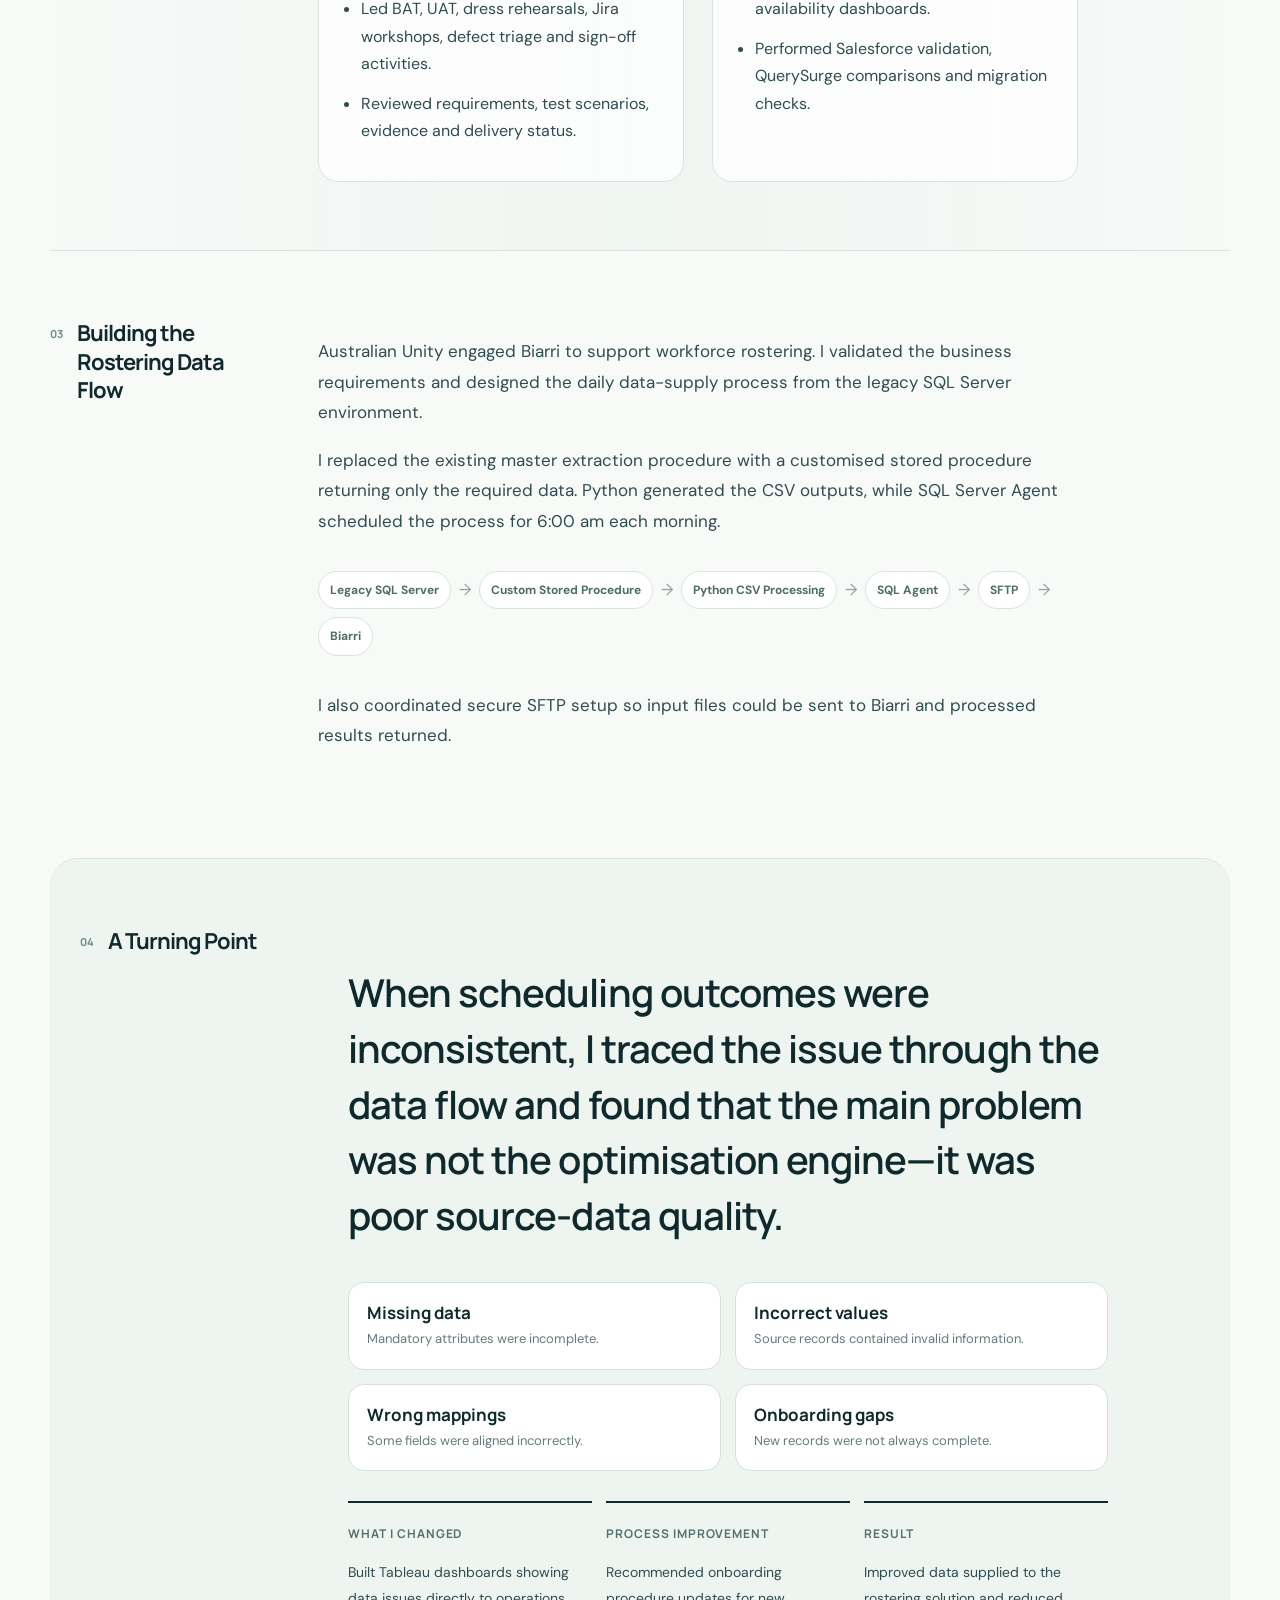
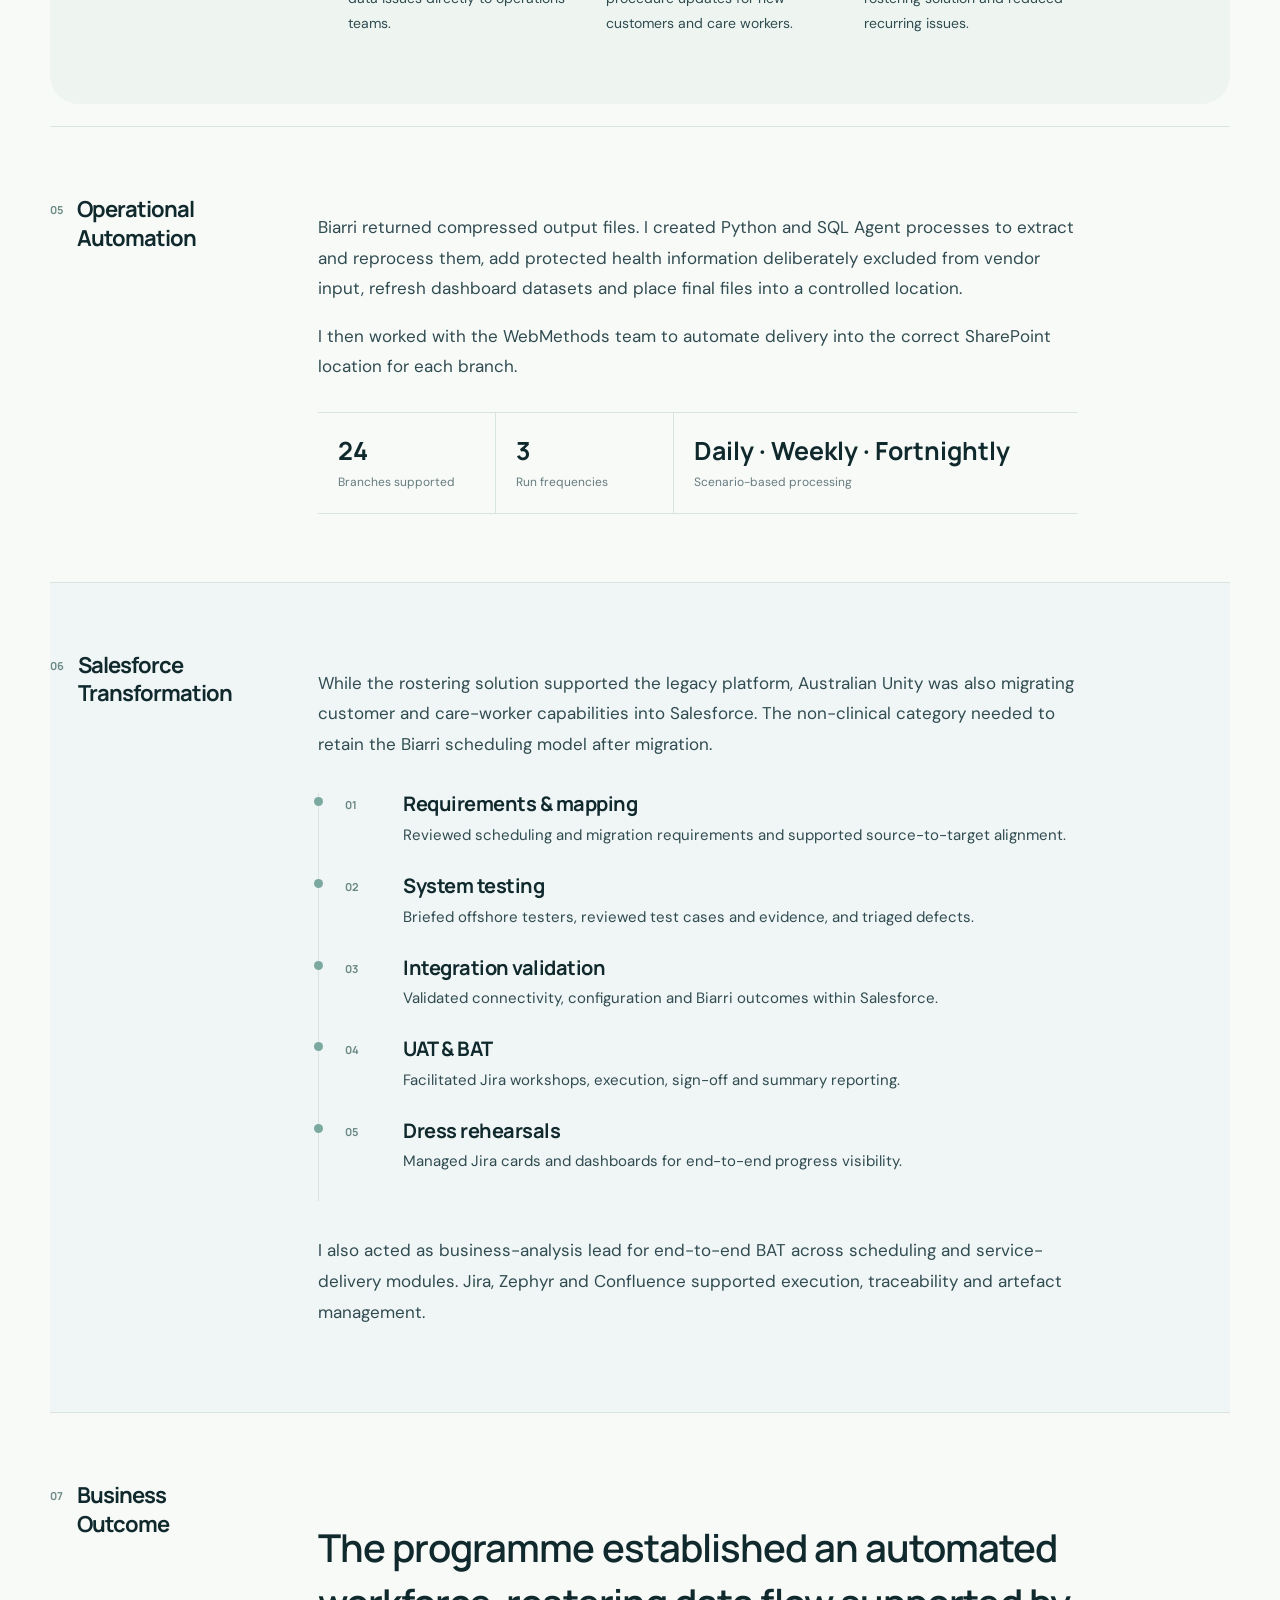
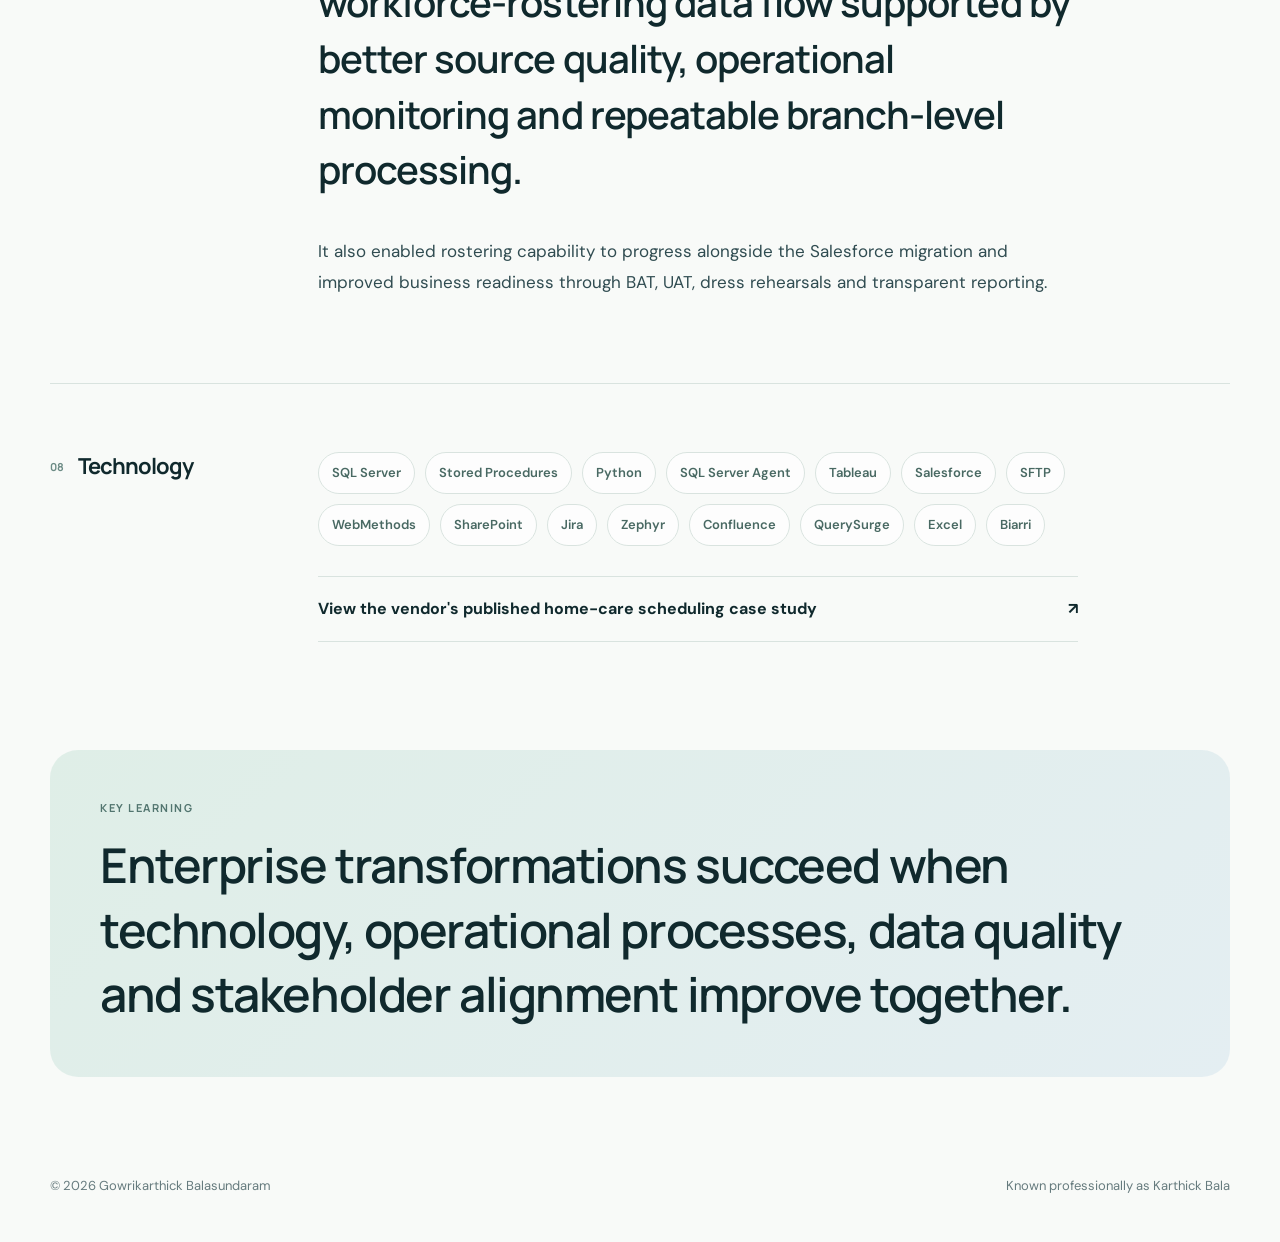
==== commit d846665f: "Add files via upload" ====
--- a/project-01.html
+++ b/project-01.html
@@ -3,10 +3,34 @@
 <head>
 <meta charset="UTF-8"><meta name="viewport" content="width=device-width,initial-scale=1.0">
 <title>Project 01 | Workforce Optimisation & Salesforce Transformation</title>
-<meta name="description" content="Delivery story covering workforce optimisation, data quality and Salesforce transformation in aged care.">
+<meta name="description" content="A delivery story covering workforce optimisation, source-data quality, operational automation and Salesforce transformation in aged care." />
 <link rel="preconnect" href="https://fonts.googleapis.com"><link rel="preconnect" href="https://fonts.gstatic.com" crossorigin>
 <link href="https://fonts.googleapis.com/css2?family=DM+Sans:wght@400;500;600;700&family=Manrope:wght@500;600;700;800&display=swap" rel="stylesheet">
 <link rel="stylesheet" href="styles.css"><link rel="stylesheet" href="story.css">
+
+  <link rel="canonical" href="https://karthickbala.com/project-01.html" />
+  <link rel="icon" type="image/png" href="favicon.png" />
+  <link rel="apple-touch-icon" href="favicon.png" />
+  <meta name="robots" content="index, follow, max-image-preview:large" />
+  <meta name="author" content="Karthick Bala" />
+
+  <meta property="og:type" content="website" />
+  <meta property="og:site_name" content="Karthick Bala Portfolio" />
+  <meta property="og:url" content="https://karthickbala.com/project-01.html" />
+  <meta property="og:title" content="Project 01 | Workforce Optimisation & Salesforce Transformation" />
+  <meta property="og:description" content="A delivery story covering workforce optimisation, source-data quality, operational automation and Salesforce transformation in aged care." />
+  <meta property="og:image" content="https://karthickbala.com/portfolio-social-preview.jpg" />
+  <meta property="og:image:secure_url" content="https://karthickbala.com/portfolio-social-preview.jpg" />
+  <meta property="og:image:type" content="image/jpeg" />
+  <meta property="og:image:width" content="1200" />
+  <meta property="og:image:height" content="630" />
+  <meta property="og:image:alt" content="Karthick Bala — Enterprise Data Delivery Leader" />
+
+  <meta name="twitter:card" content="summary_large_image" />
+  <meta name="twitter:title" content="Project 01 | Workforce Optimisation & Salesforce Transformation" />
+  <meta name="twitter:description" content="A delivery story covering workforce optimisation, source-data quality, operational automation and Salesforce transformation in aged care." />
+  <meta name="twitter:image" content="https://karthickbala.com/portfolio-social-preview.jpg" />
+
 </head>
 <body>
 <header class="site-header"><nav class="nav shell"><a class="brand" href="index.html">KB</a><div class="story-nav-actions"><a href="index.html#work">All Delivery Stories</a><a class="nav-resume" href="Karthick_Tech_Lead.pdf" download>Resume ↗</a></div></nav></header>
@@ -65,7 +89,7 @@
 <section class="story-page-section shell"><div class="story-page-grid">
 <div class="story-page-label"><span>08</span><h2>Technology</h2></div>
 <div class="story-page-copy"><div class="technology-pills"><span>SQL Server</span><span>Stored Procedures</span><span>Python</span><span>SQL Server Agent</span><span>Tableau</span><span>Salesforce</span><span>SFTP</span><span>WebMethods</span><span>SharePoint</span><span>Jira</span><span>Zephyr</span><span>Confluence</span><span>QuerySurge</span><span>Excel</span><span>Biarri</span></div>
-<a class="external-story-link" href="https://biarri.com/biarri_case_studies/home-care-scheduling-rostering/" target="_blank" rel="noopener">View the vendor's published home-care scheduling case study <span>↗</span></a></div>
+<a class="external-story-link" href="https://biarri.com/biarri_case_studies/home-care-scheduling-rostering/" target="_blank" rel="noopener noreferrer">View the vendor's published home-care scheduling case study <span>↗</span></a></div>
 </div></section>
 
 <section class="story-key-learning shell"><p class="mini-label">Key learning</p><blockquote>Enterprise transformations succeed when technology, operational processes, data quality and stakeholder alignment improve together.</blockquote></section>
--- a/styles.css
+++ b/styles.css
@@ -265,3 +265,12 @@
 .story-preview-muted{opacity:.7}
 @media(max-width:900px){.story-card-grid{grid-template-columns:1fr}.story-preview-featured{grid-row:auto;min-height:auto}}
 @media(max-width:620px){.delivery-stories-section{padding-top:68px}.delivery-intro-grid.compact{gap:16px}.delivery-intro-grid.compact h2{font-size:40px}.story-card-grid{gap:14px;margin-top:20px}.story-preview{padding:20px;border-radius:18px;min-height:auto}.story-preview-topline{flex-direction:column;gap:5px}.story-preview-body h3{font-size:29px;margin:24px 0 10px}.story-preview-body p{font-size:15px;line-height:1.65}}
+
+:focus-visible{outline:3px solid rgba(23,111,104,.45);outline-offset:4px;border-radius:6px}
+a,button{touch-action:manipulation}
+img{max-width:100%;height:auto}
+@media (prefers-reduced-motion: reduce){
+  html{scroll-behavior:auto}
+  *,*::before,*::after{animation-duration:.01ms!important;animation-iteration-count:1!important;transition-duration:.01ms!important;scroll-behavior:auto!important}
+  .reveal{opacity:1!important;transform:none!important}
+}
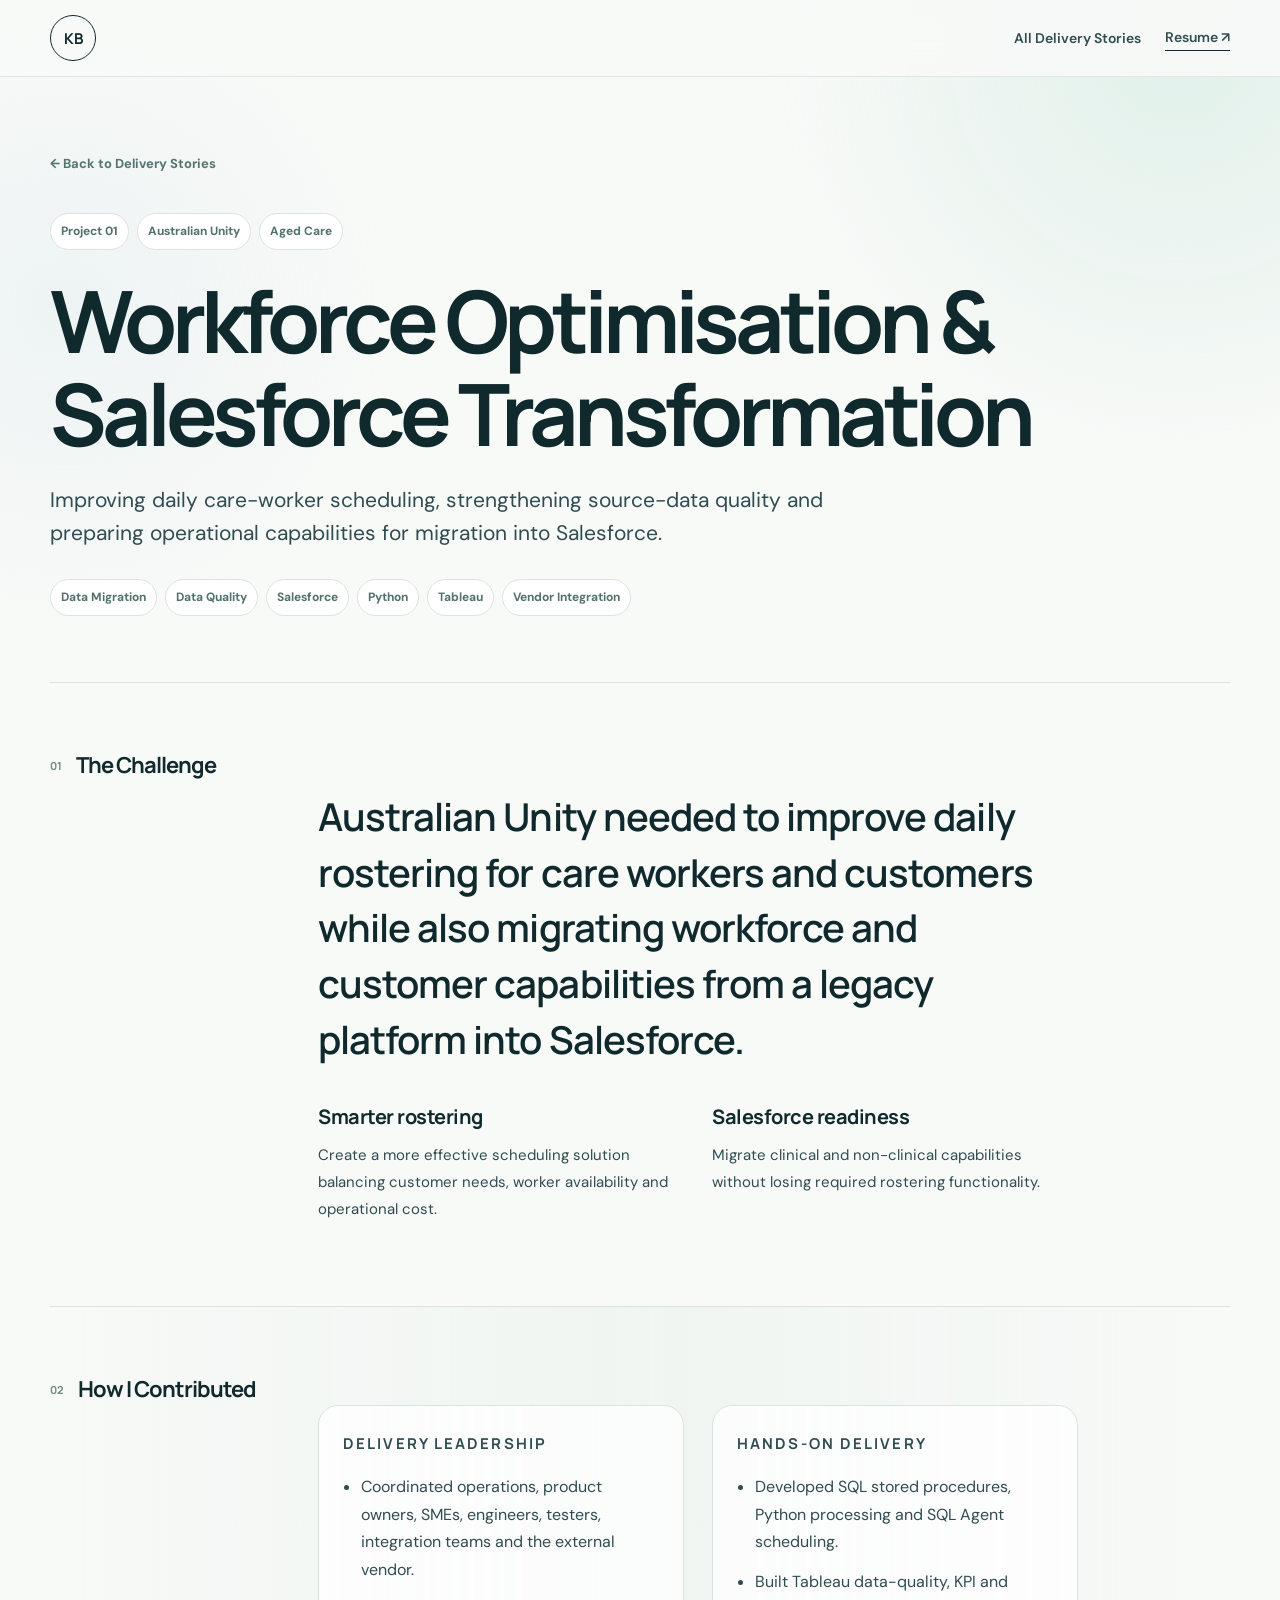
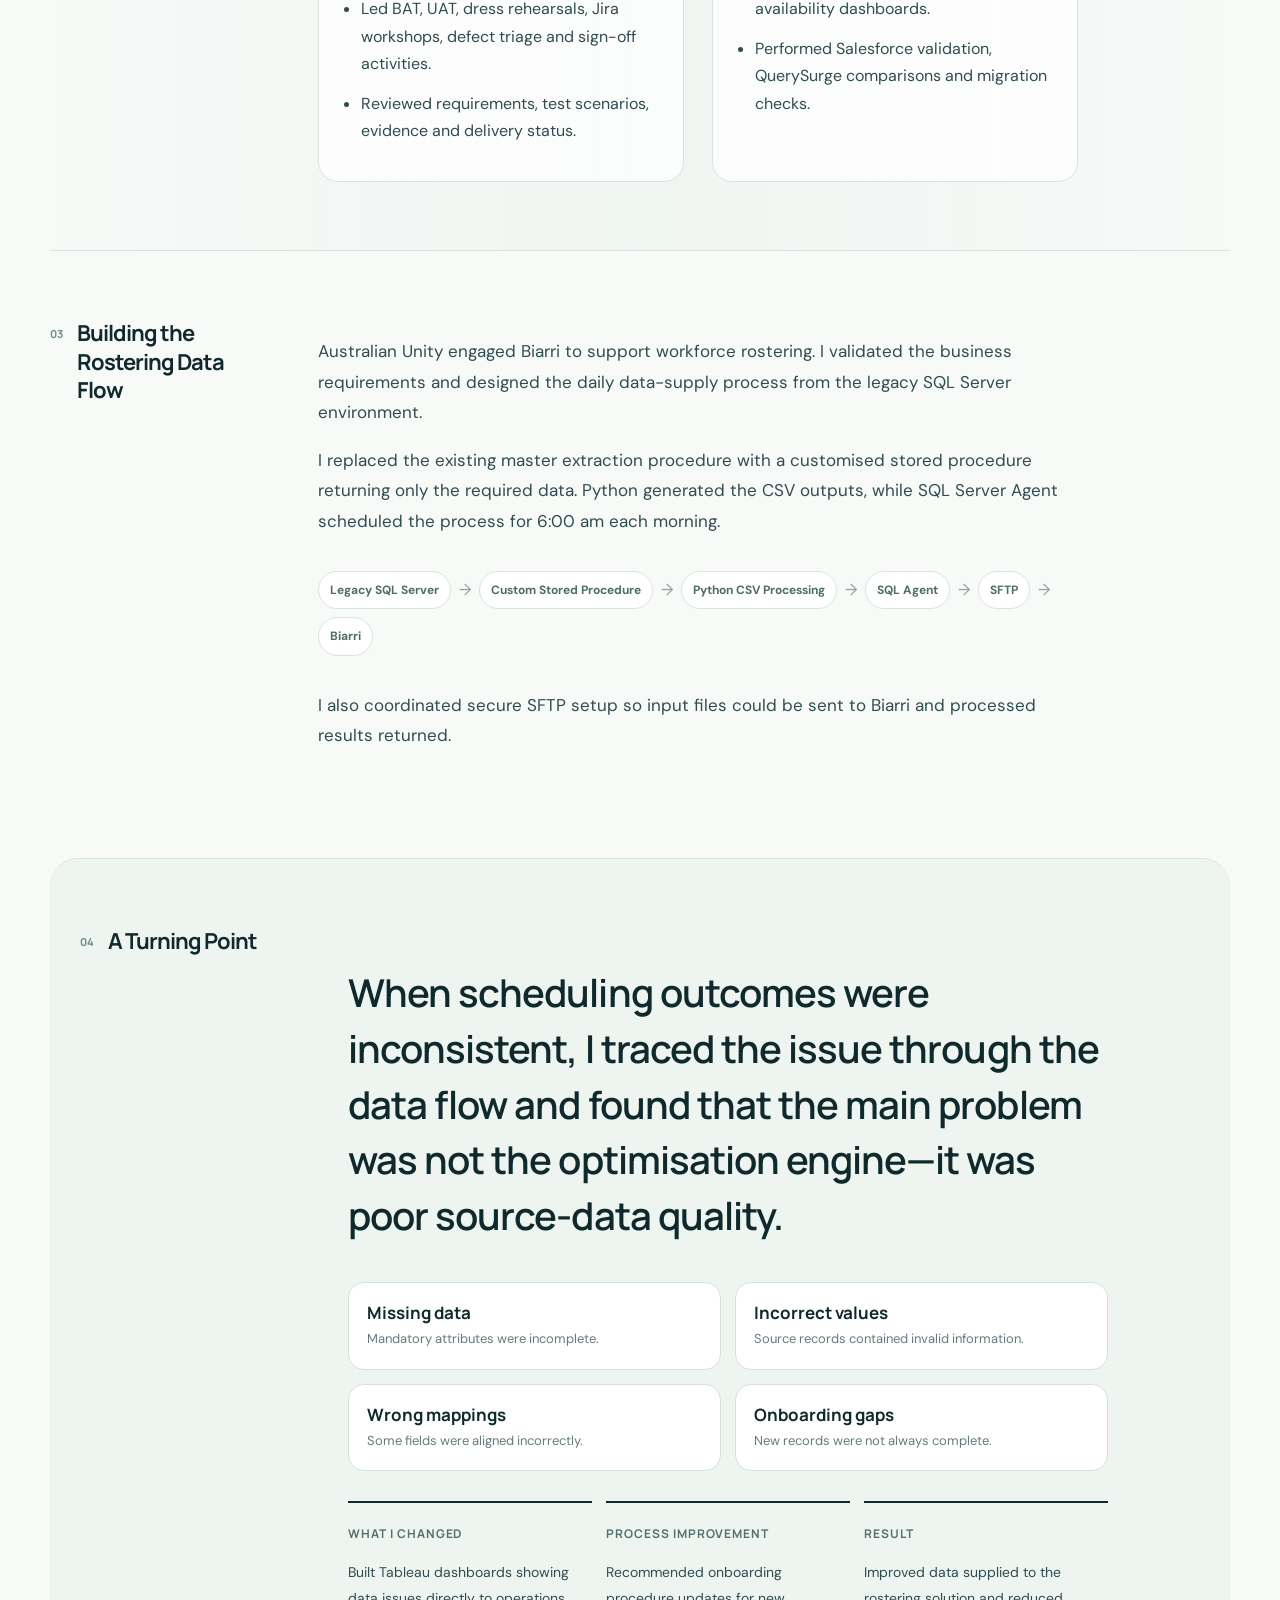
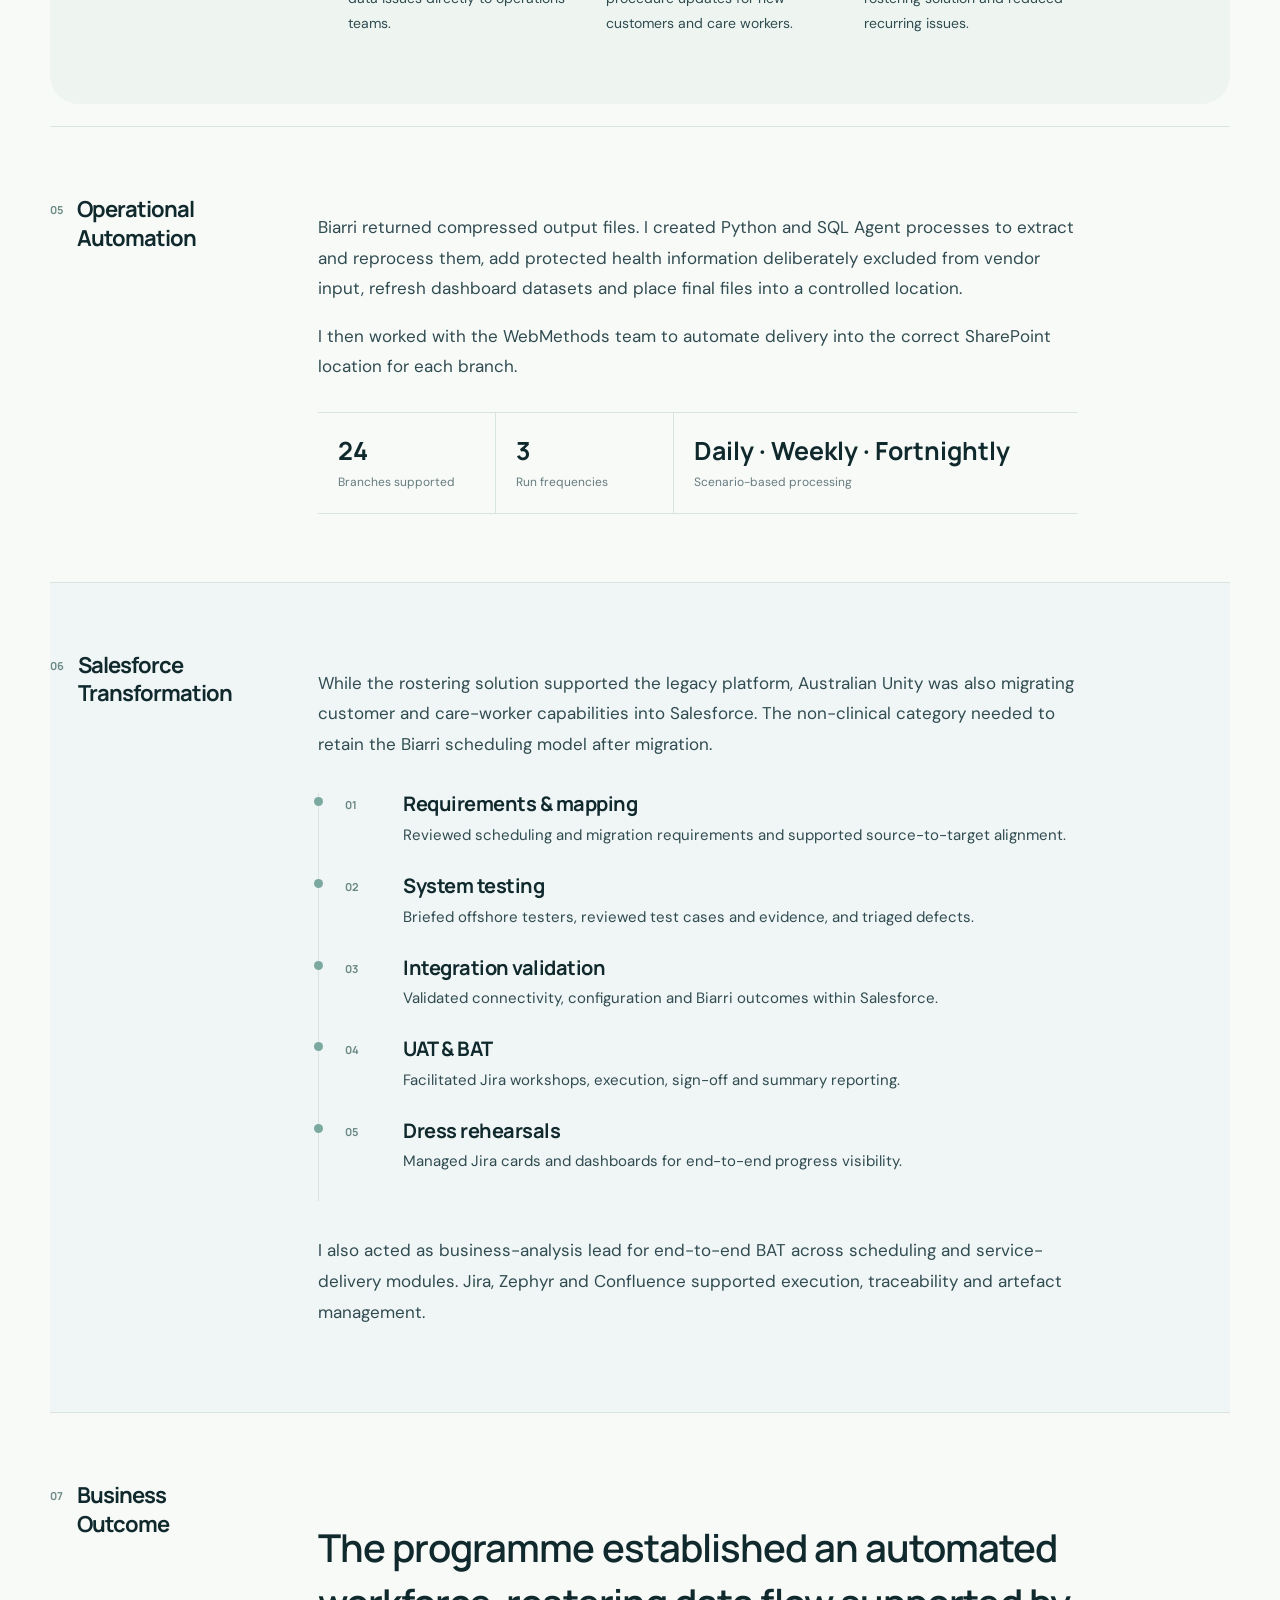
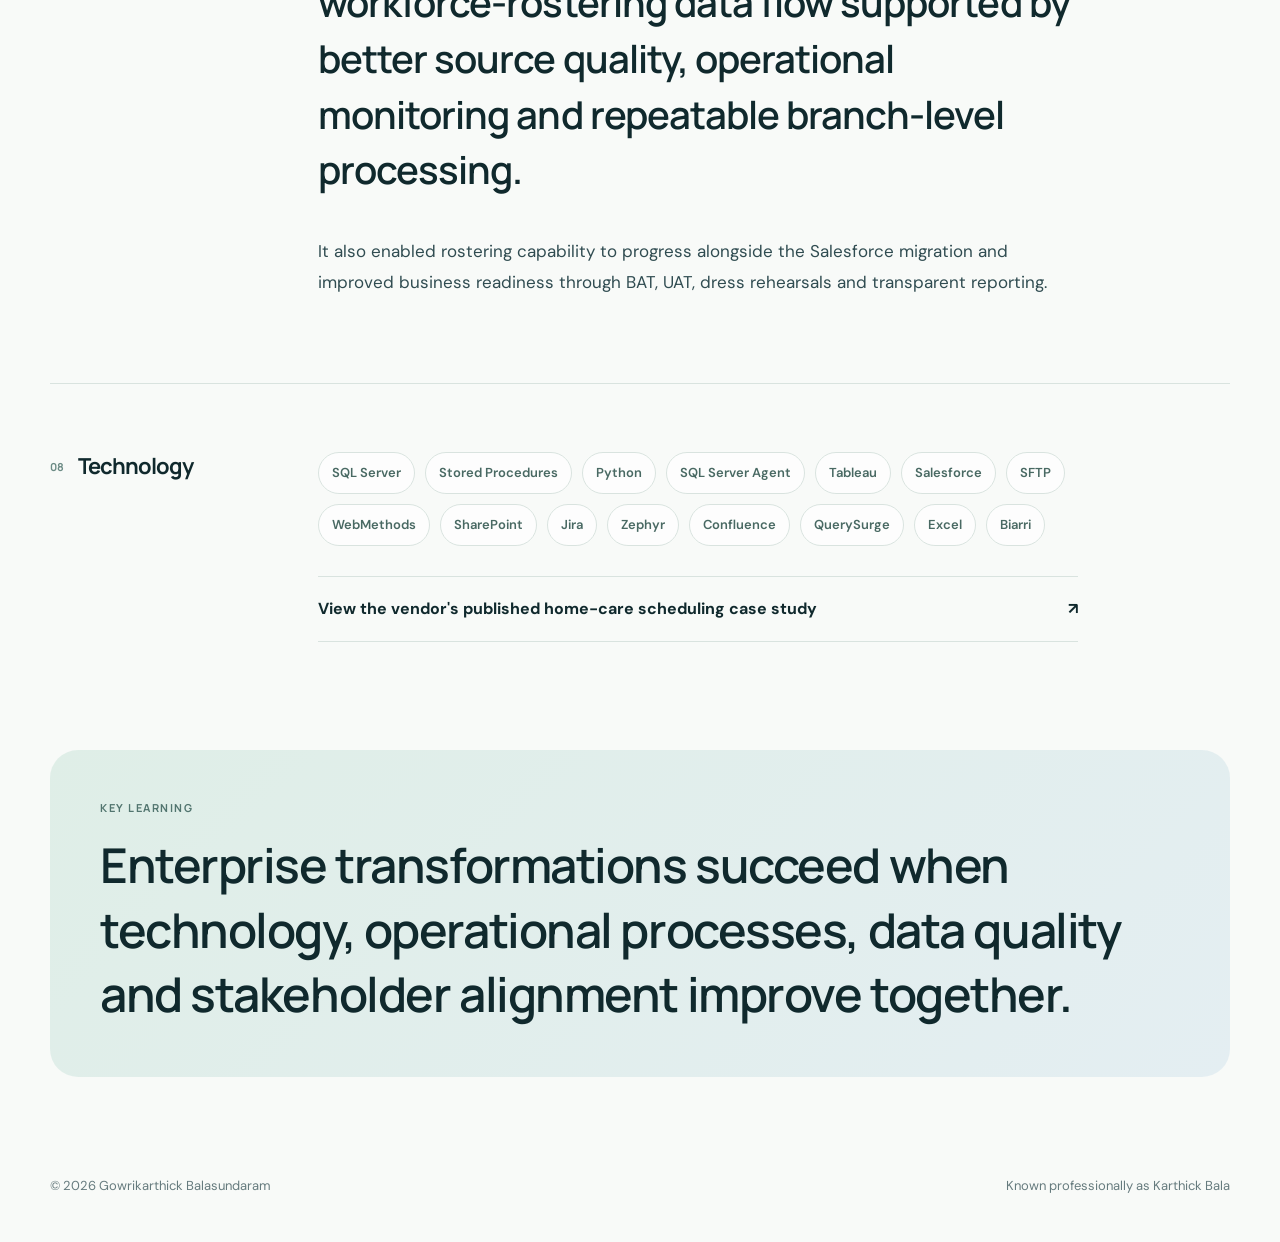
==== commit c218231a: "Update project-01.html" ====
--- a/project-01.html
+++ b/project-01.html
@@ -19,9 +19,9 @@
   <meta property="og:url" content="https://karthickbala.com/project-01.html" />
   <meta property="og:title" content="Project 01 | Workforce Optimisation & Salesforce Transformation" />
   <meta property="og:description" content="A delivery story covering workforce optimisation, source-data quality, operational automation and Salesforce transformation in aged care." />
-  <meta property="og:image" content="https://karthickbala.com/portfolio-social-preview.jpg" />
-  <meta property="og:image:secure_url" content="https://karthickbala.com/portfolio-social-preview.jpg" />
-  <meta property="og:image:type" content="image/jpeg" />
+  <meta property="og:image" content="https://karthickbala.com/portfolio-social-preview.png" />
+  <meta property="og:image:secure_url" content="https://karthickbala.com/portfolio-social-preview.png" />
+  <meta property="og:image:type" content="image/png" />
   <meta property="og:image:width" content="1200" />
   <meta property="og:image:height" content="630" />
   <meta property="og:image:alt" content="Karthick Bala — Enterprise Data Delivery Leader" />
@@ -29,7 +29,7 @@
   <meta name="twitter:card" content="summary_large_image" />
   <meta name="twitter:title" content="Project 01 | Workforce Optimisation & Salesforce Transformation" />
   <meta name="twitter:description" content="A delivery story covering workforce optimisation, source-data quality, operational automation and Salesforce transformation in aged care." />
-  <meta name="twitter:image" content="https://karthickbala.com/portfolio-social-preview.jpg" />
+  <meta name="twitter:image" content="https://karthickbala.com/portfolio-social-preview.png" />
 
 </head>
 <body>
@@ -96,4 +96,4 @@
 </main>
 <footer class="footer shell"><span>© <span id="year"></span> Gowrikarthick Balasundaram</span><span>Known professionally as Karthick Bala</span></footer>
 <script src="script.js"></script>
-</body></html>+</body></html>
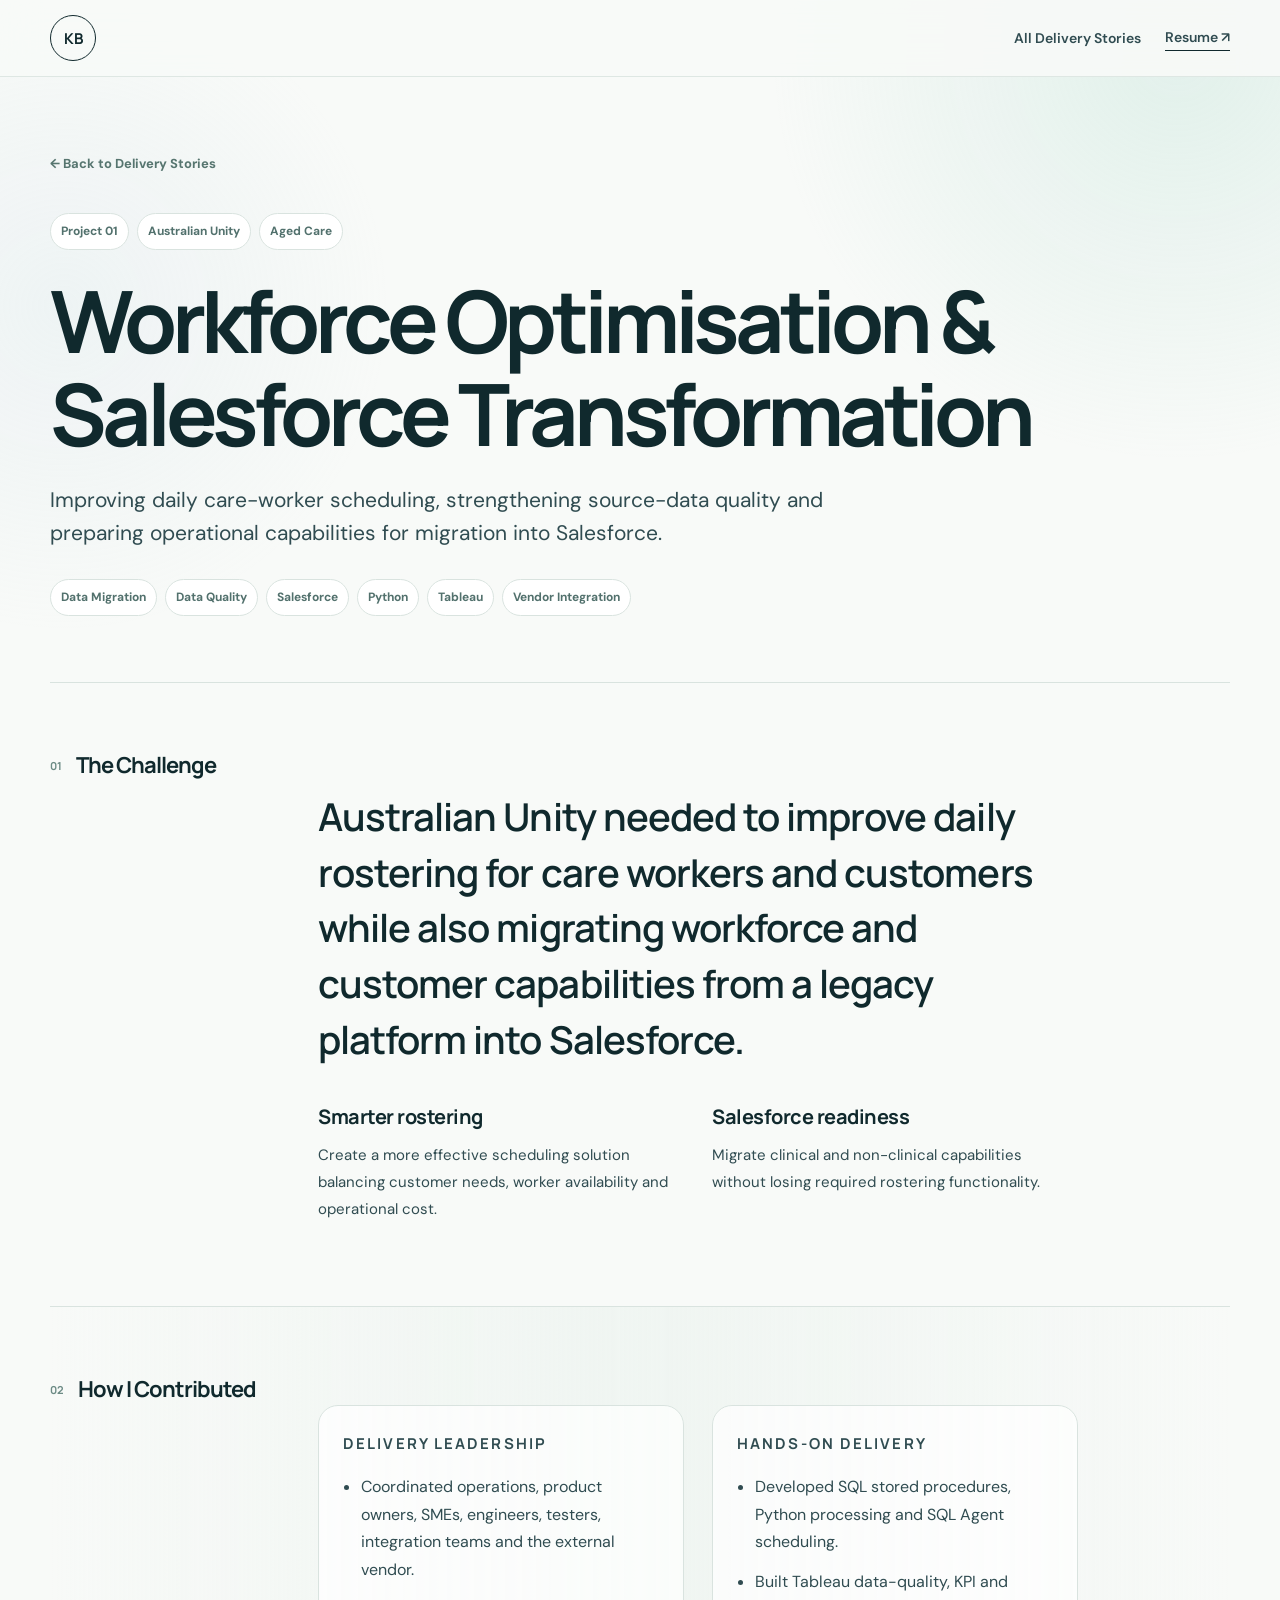
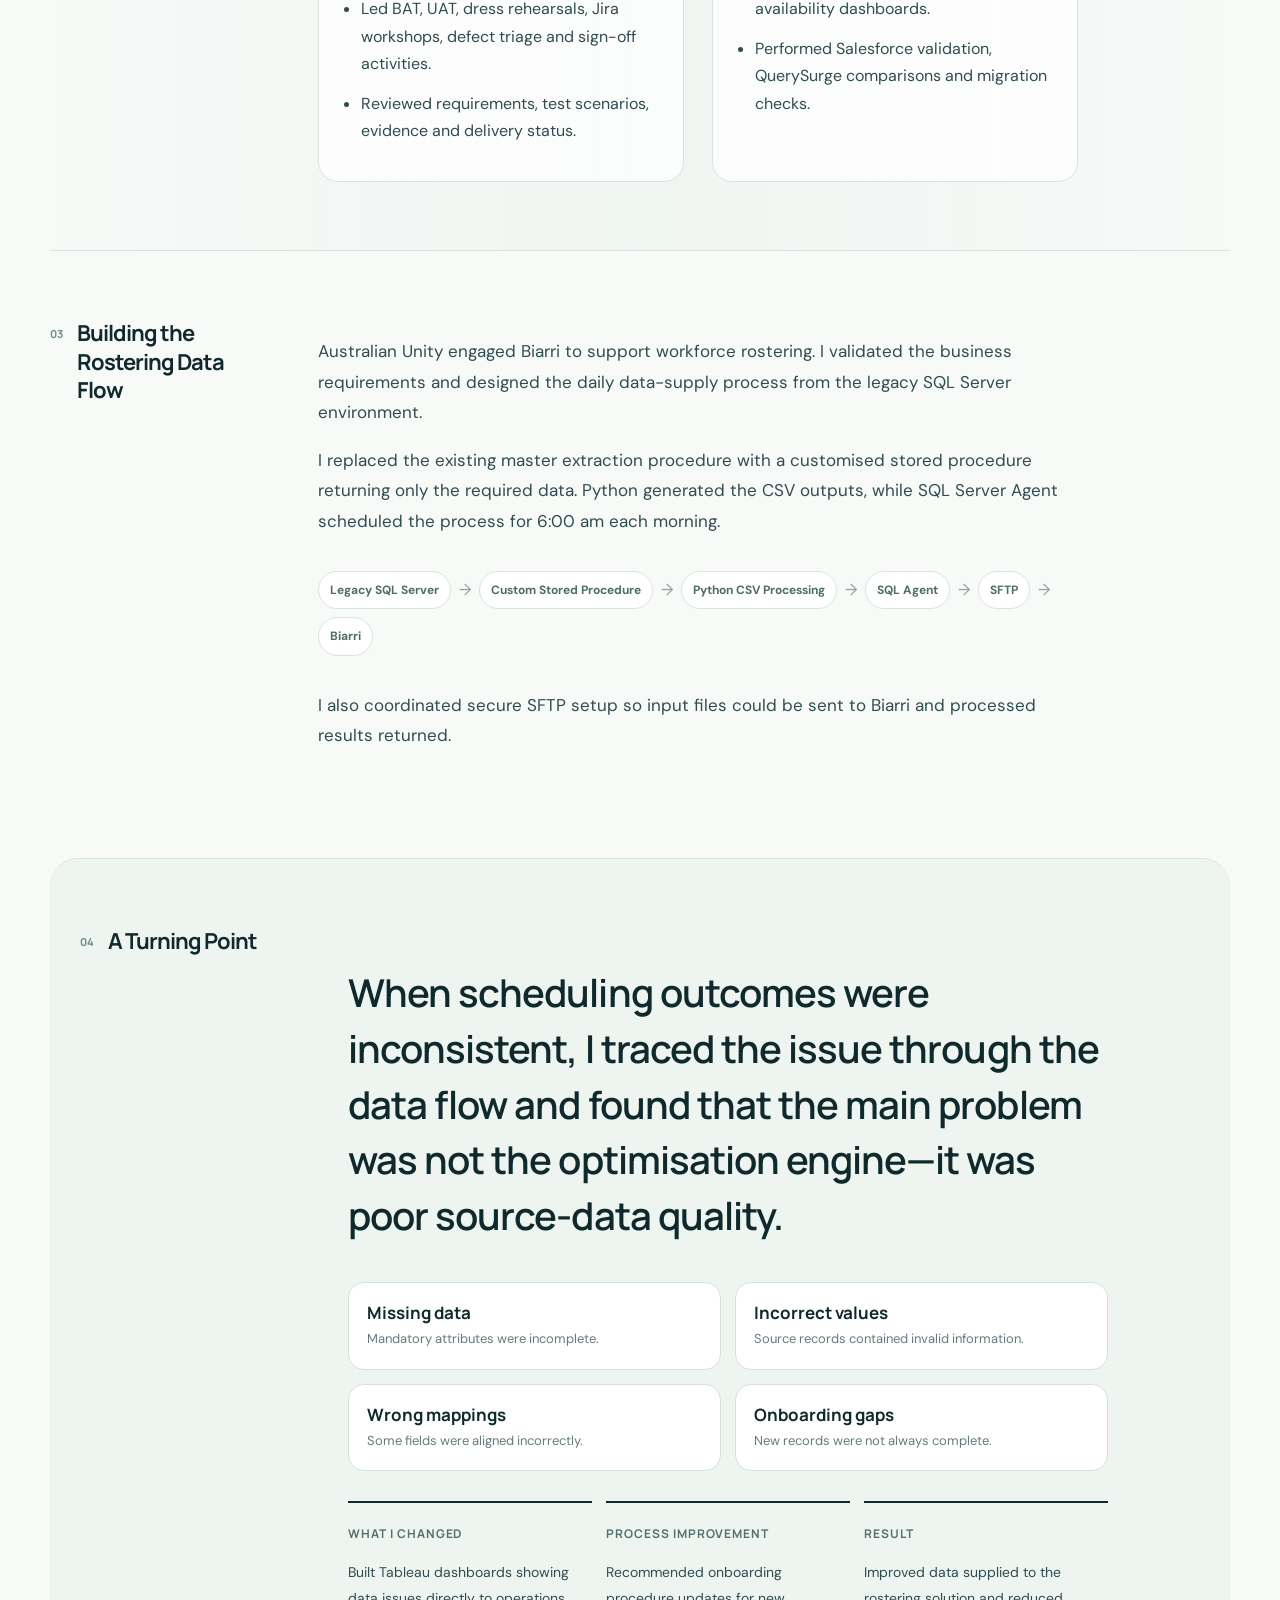
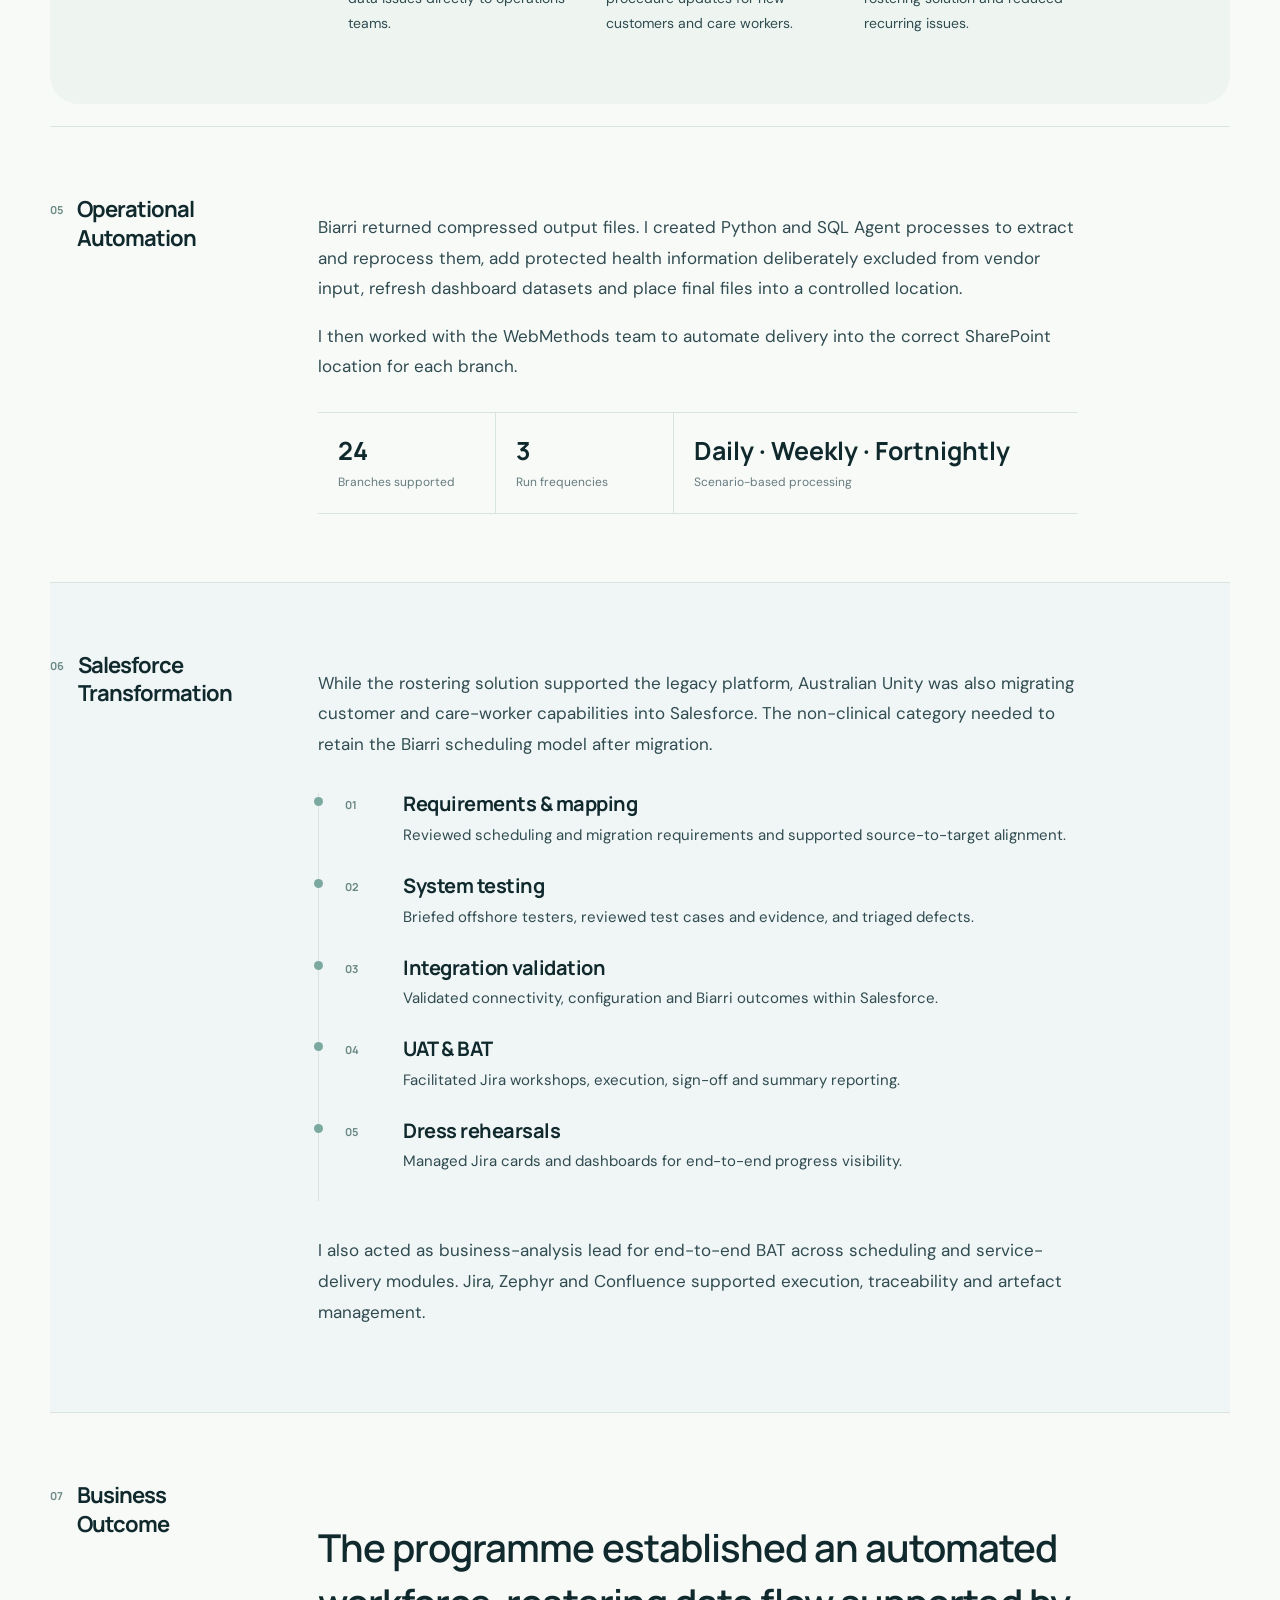
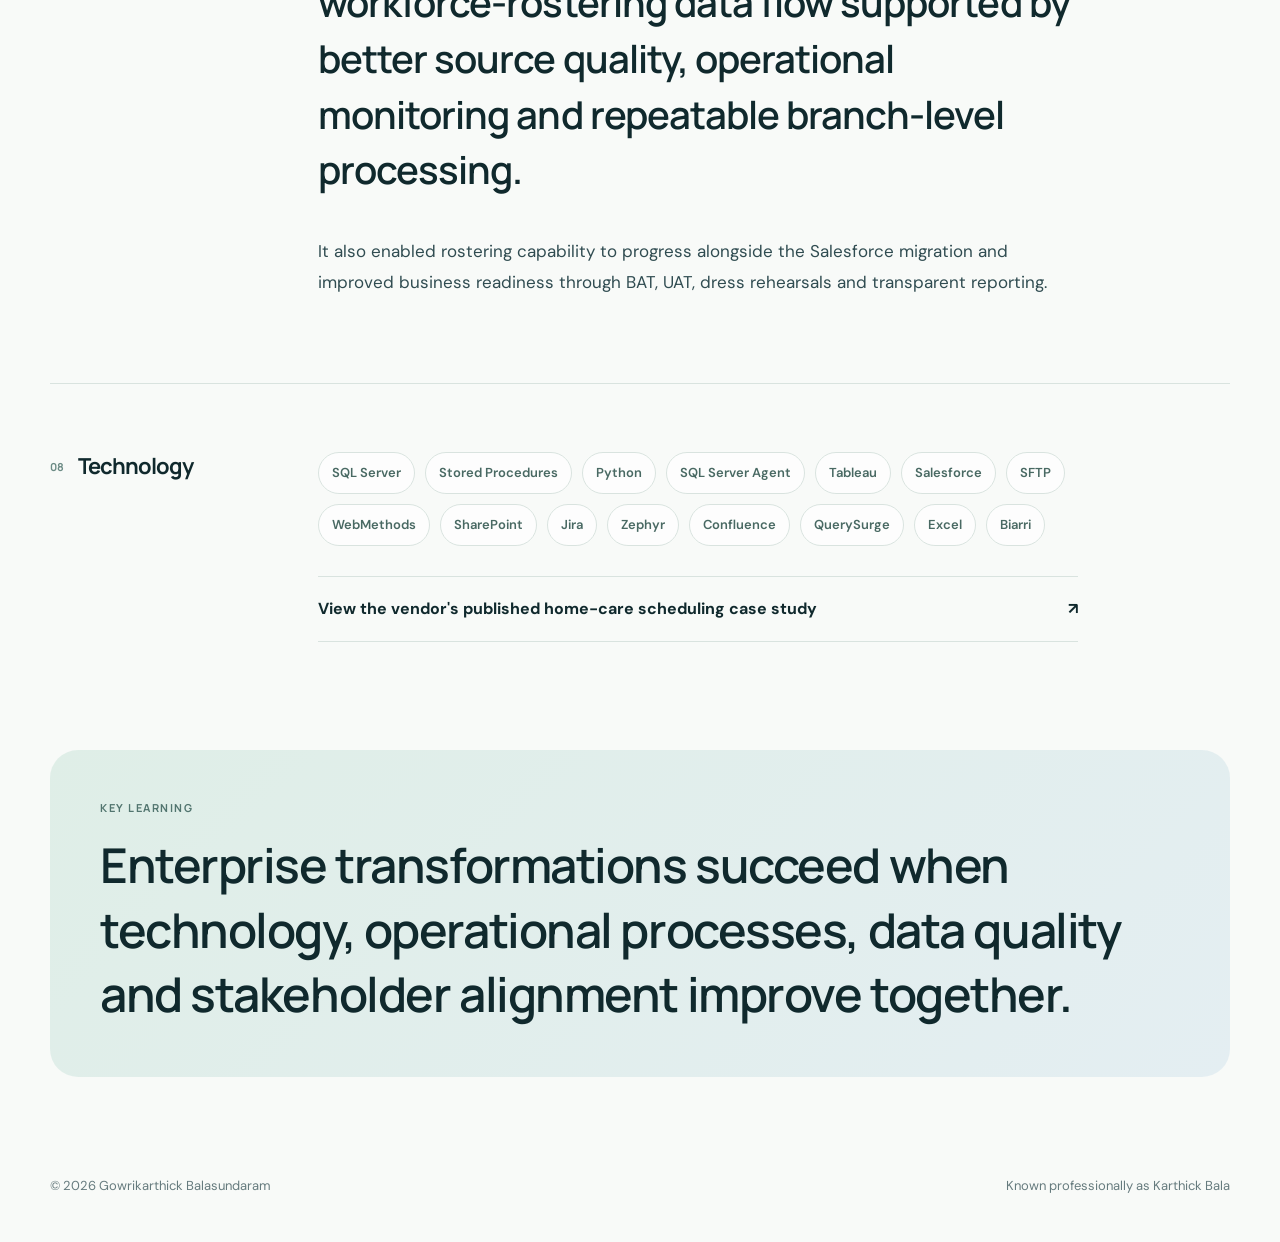
==== commit e56a0ea4: "Add files via upload" ====
--- a/project-01.html
+++ b/project-01.html
@@ -21,7 +21,7 @@
   <meta property="og:description" content="A delivery story covering workforce optimisation, source-data quality, operational automation and Salesforce transformation in aged care." />
   <meta property="og:image" content="https://karthickbala.com/portfolio-social-preview.png" />
   <meta property="og:image:secure_url" content="https://karthickbala.com/portfolio-social-preview.png" />
-  <meta property="og:image:type" content="image/png" />
+  <meta property="og:image:type" content="image/jpeg" />
   <meta property="og:image:width" content="1200" />
   <meta property="og:image:height" content="630" />
   <meta property="og:image:alt" content="Karthick Bala — Enterprise Data Delivery Leader" />
@@ -96,4 +96,4 @@
 </main>
 <footer class="footer shell"><span>© <span id="year"></span> Gowrikarthick Balasundaram</span><span>Known professionally as Karthick Bala</span></footer>
 <script src="script.js"></script>
-</body></html>
+</body></html>
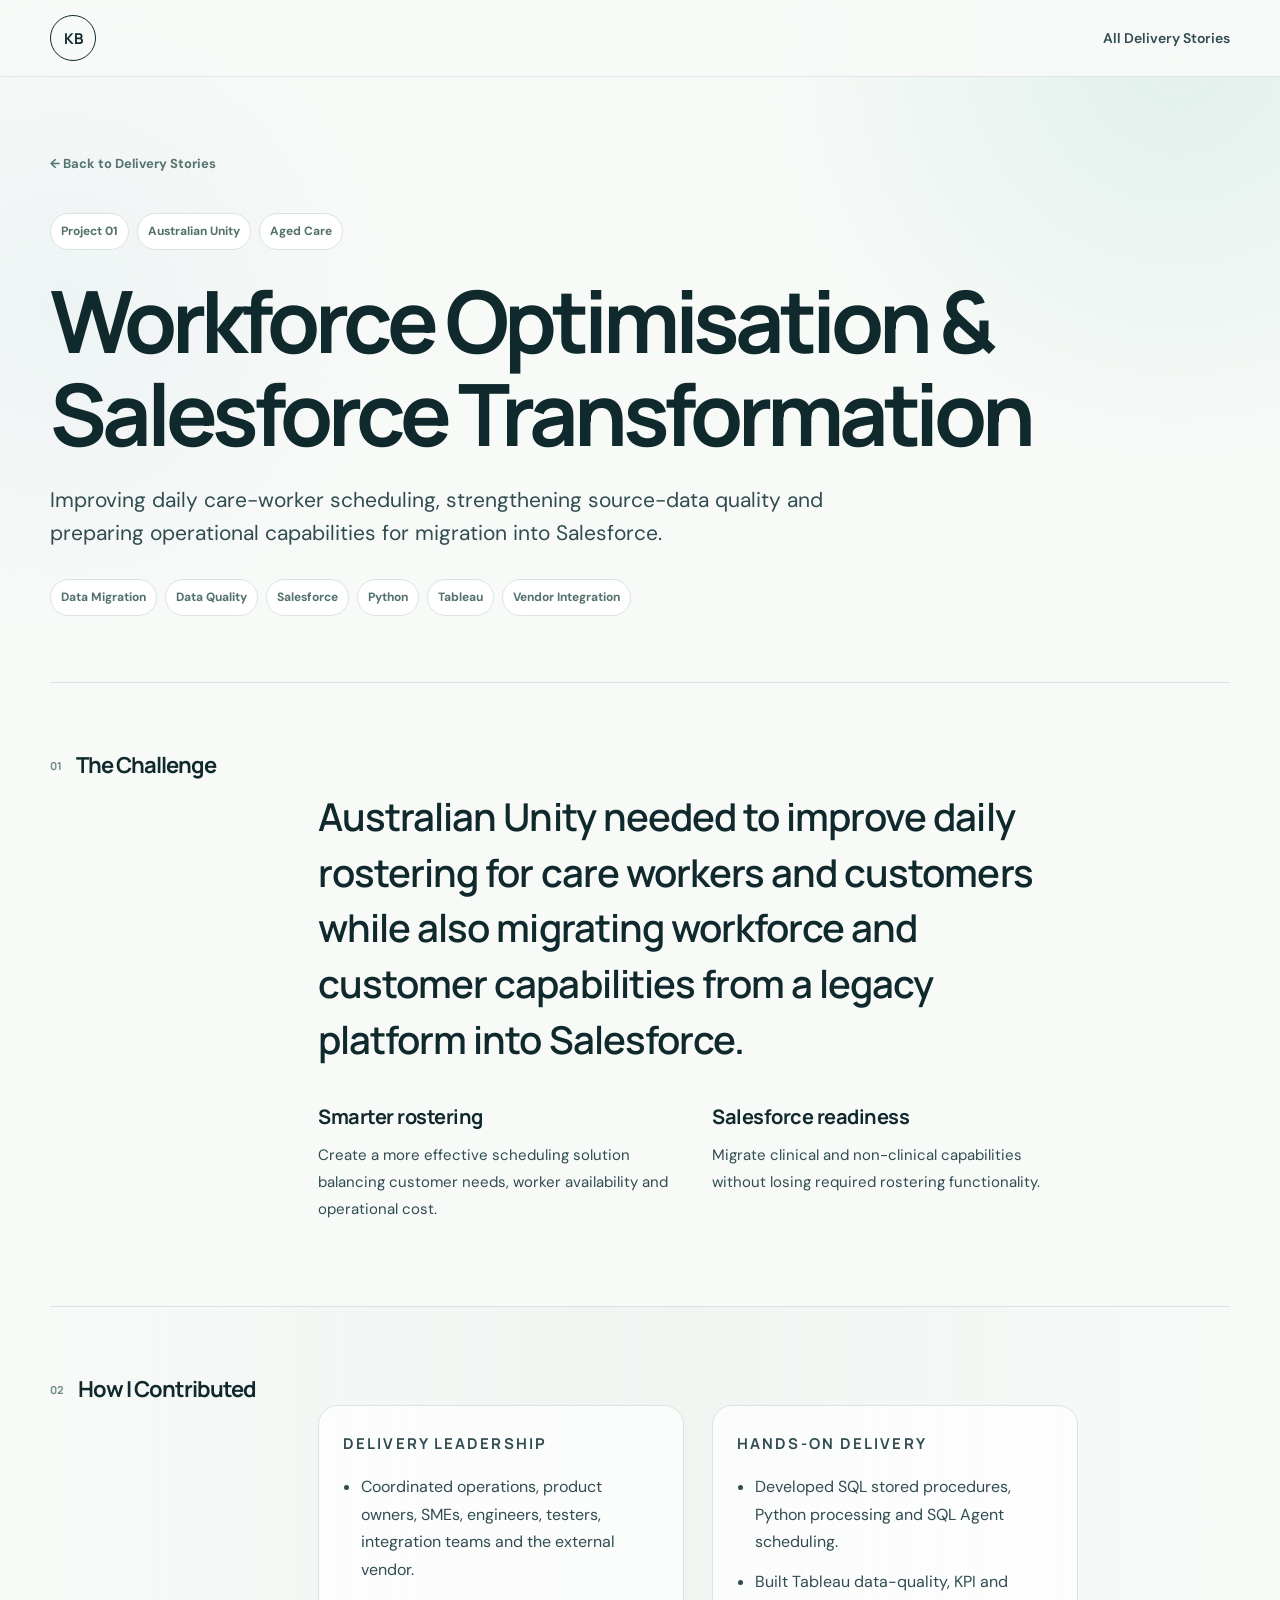
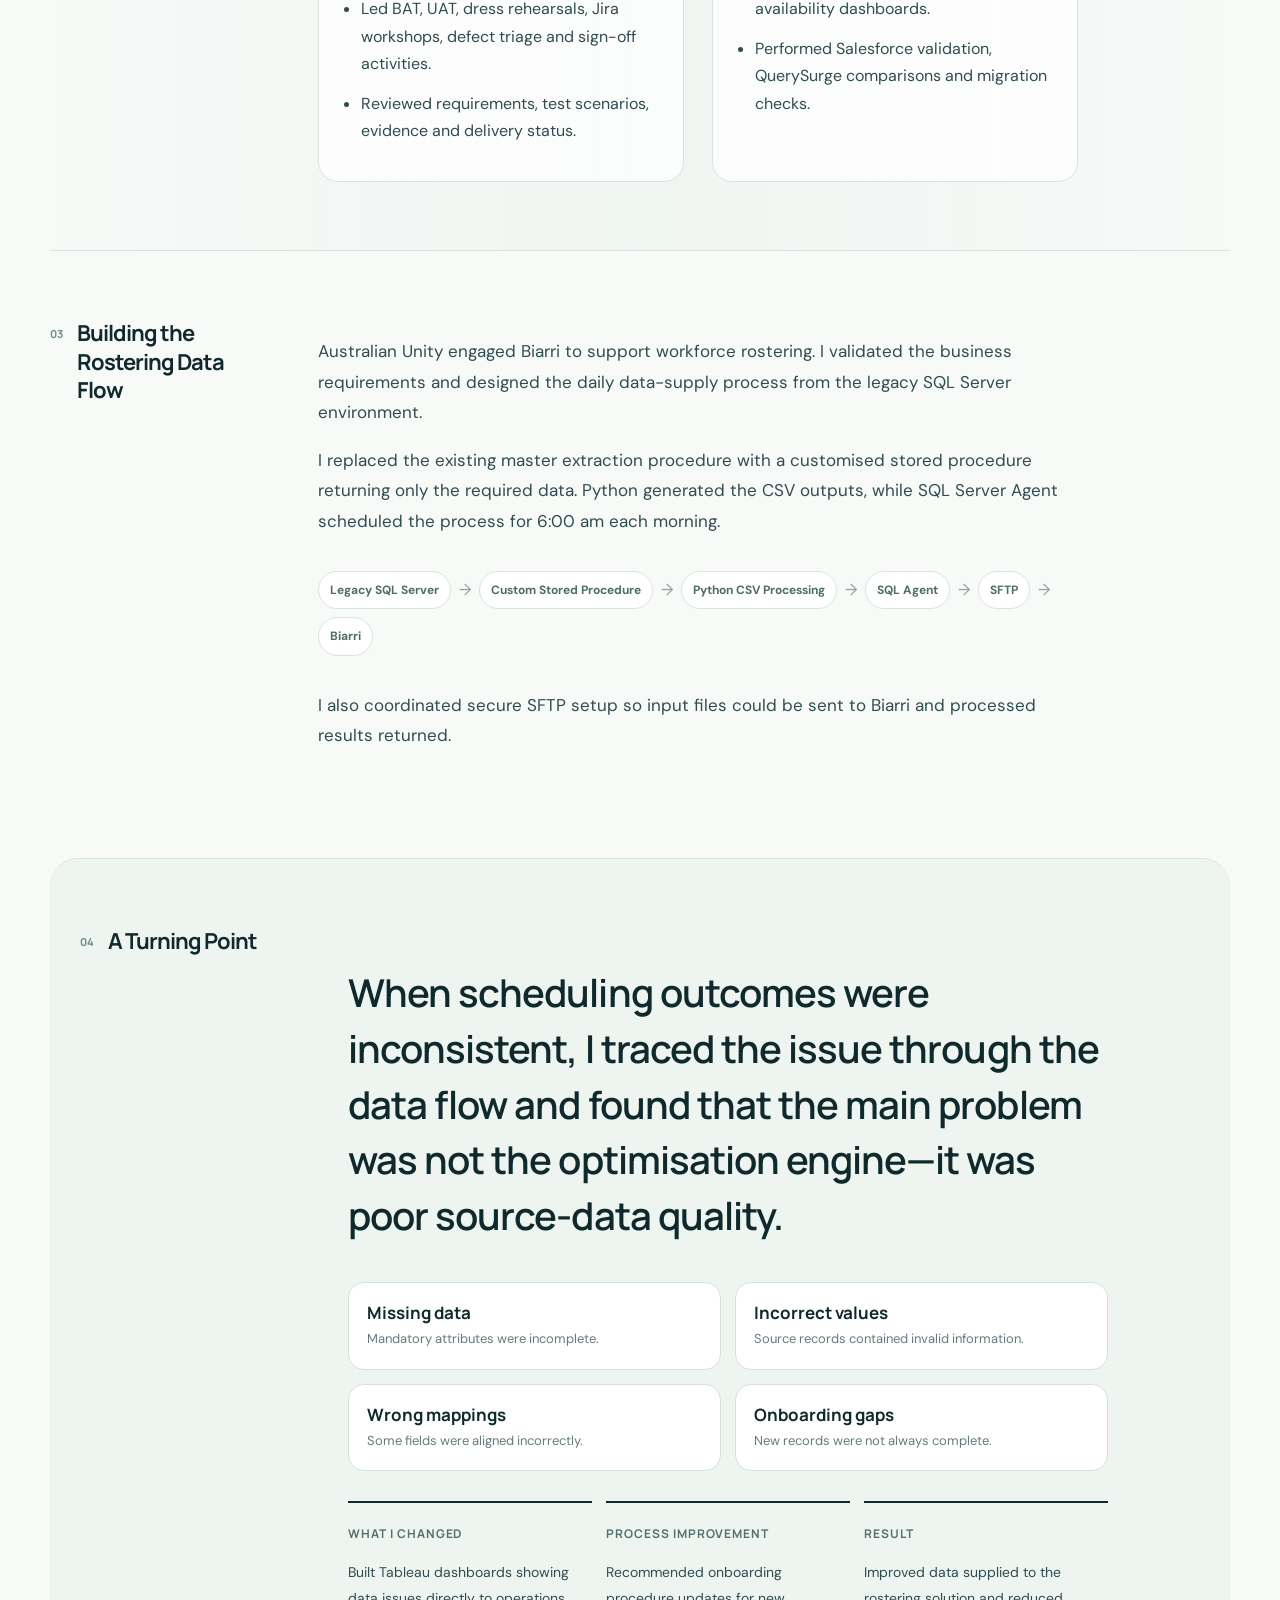
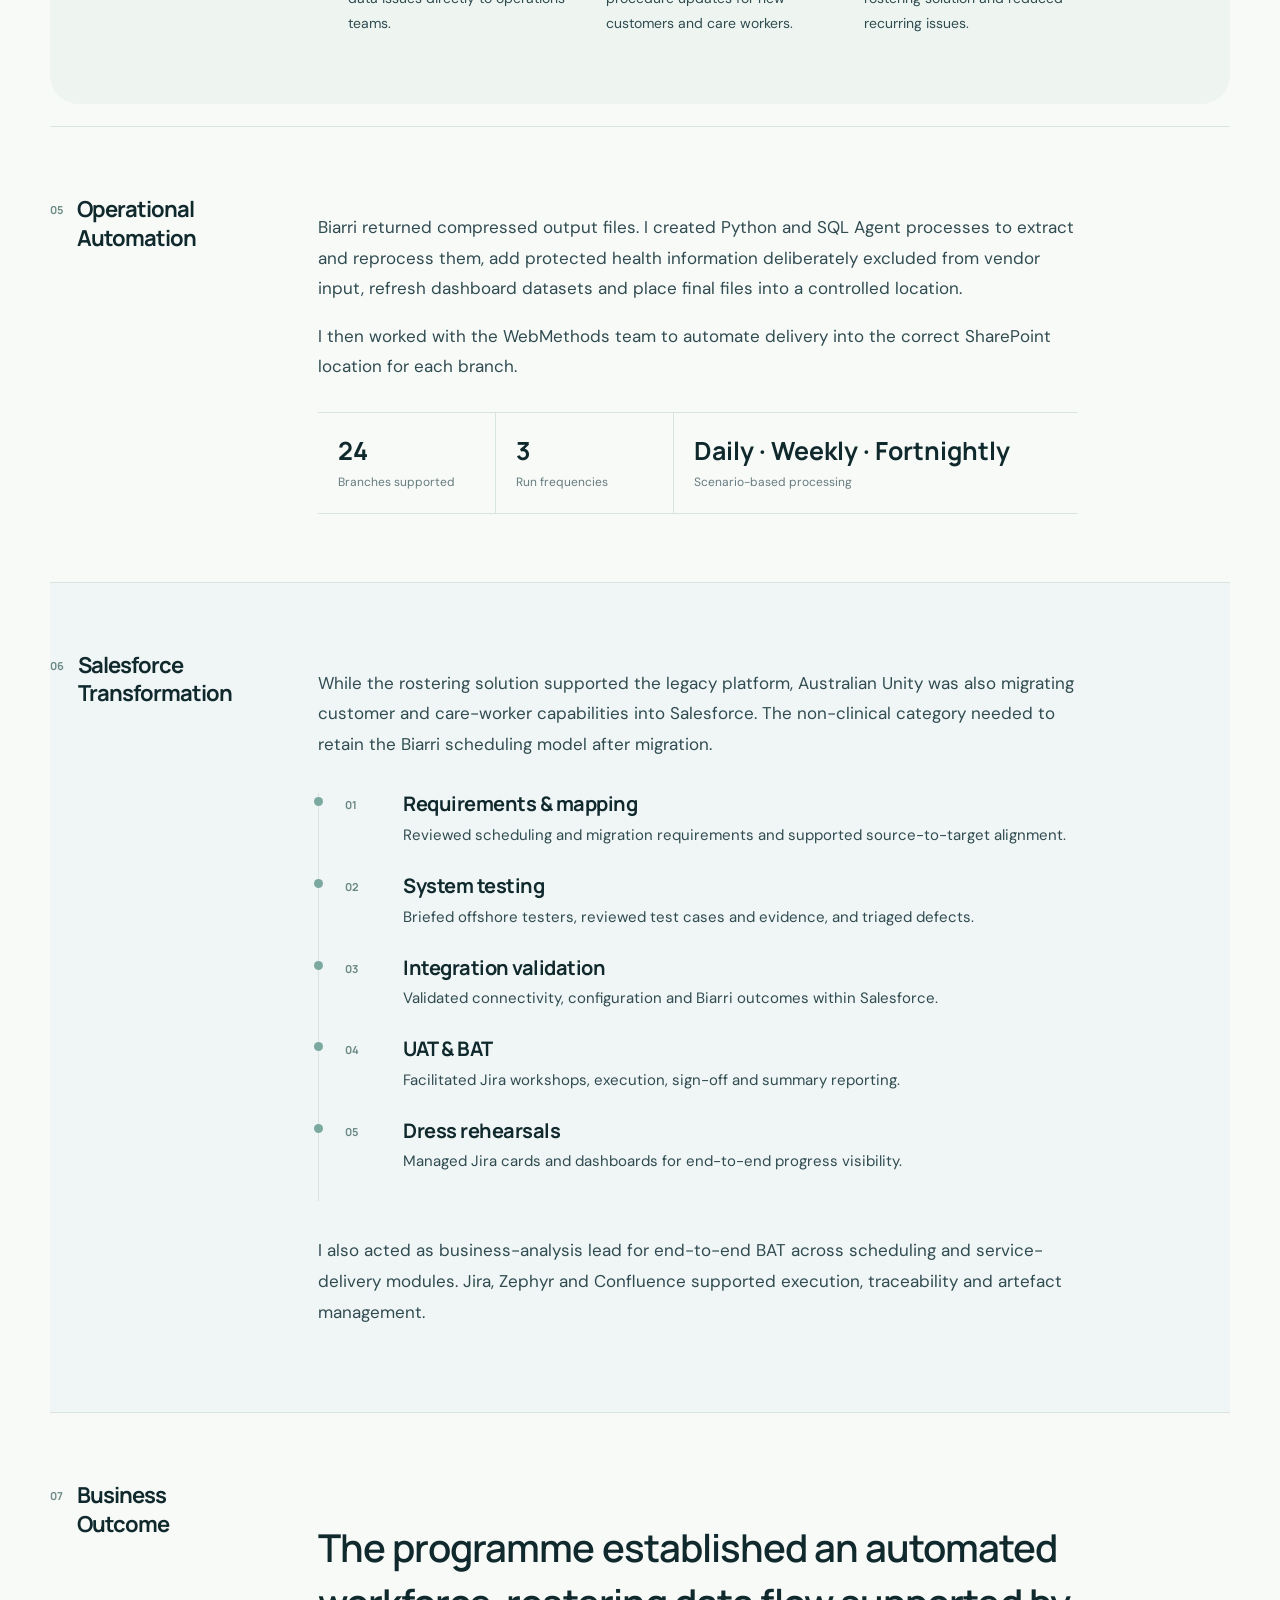
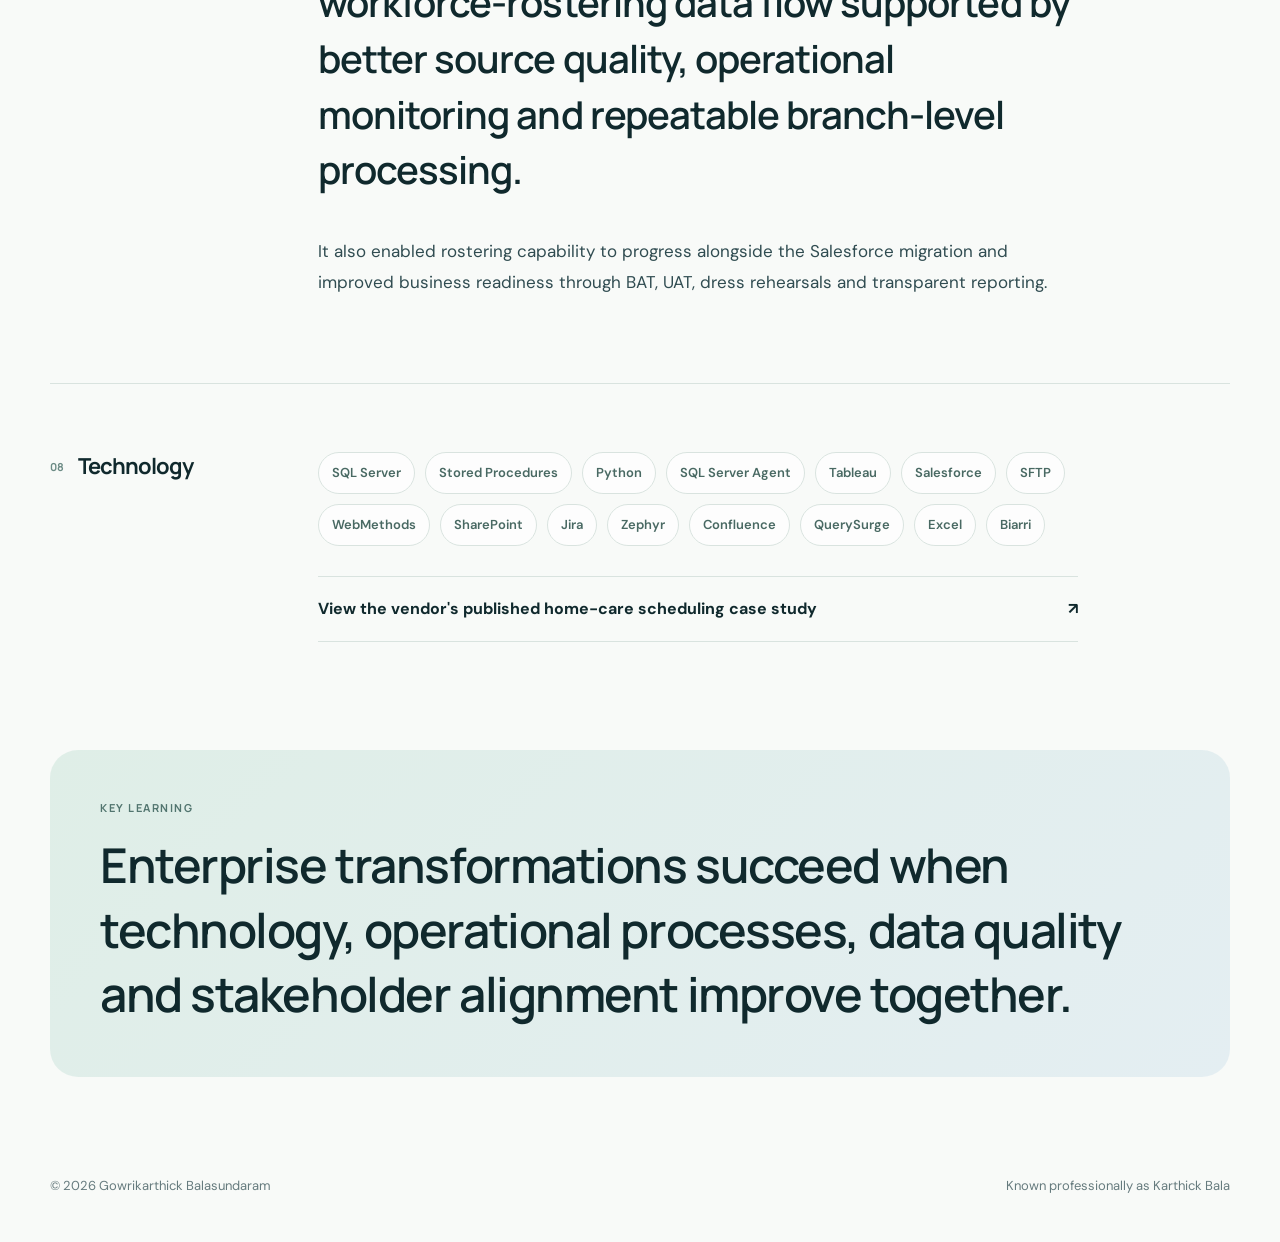
==== commit d3ed0254: "Add files via upload" ====
--- a/project-01.html
+++ b/project-01.html
@@ -3,37 +3,13 @@
 <head>
 <meta charset="UTF-8"><meta name="viewport" content="width=device-width,initial-scale=1.0">
 <title>Project 01 | Workforce Optimisation & Salesforce Transformation</title>
-<meta name="description" content="A delivery story covering workforce optimisation, source-data quality, operational automation and Salesforce transformation in aged care." />
+<meta name="description" content="Delivery story covering workforce optimisation, data quality and Salesforce transformation in aged care.">
 <link rel="preconnect" href="https://fonts.googleapis.com"><link rel="preconnect" href="https://fonts.gstatic.com" crossorigin>
 <link href="https://fonts.googleapis.com/css2?family=DM+Sans:wght@400;500;600;700&family=Manrope:wght@500;600;700;800&display=swap" rel="stylesheet">
 <link rel="stylesheet" href="styles.css"><link rel="stylesheet" href="story.css">
-
-  <link rel="canonical" href="https://karthickbala.com/project-01.html" />
-  <link rel="icon" type="image/png" href="favicon.png" />
-  <link rel="apple-touch-icon" href="favicon.png" />
-  <meta name="robots" content="index, follow, max-image-preview:large" />
-  <meta name="author" content="Karthick Bala" />
-
-  <meta property="og:type" content="website" />
-  <meta property="og:site_name" content="Karthick Bala Portfolio" />
-  <meta property="og:url" content="https://karthickbala.com/project-01.html" />
-  <meta property="og:title" content="Project 01 | Workforce Optimisation & Salesforce Transformation" />
-  <meta property="og:description" content="A delivery story covering workforce optimisation, source-data quality, operational automation and Salesforce transformation in aged care." />
-  <meta property="og:image" content="https://karthickbala.com/portfolio-social-preview.png" />
-  <meta property="og:image:secure_url" content="https://karthickbala.com/portfolio-social-preview.png" />
-  <meta property="og:image:type" content="image/jpeg" />
-  <meta property="og:image:width" content="1200" />
-  <meta property="og:image:height" content="630" />
-  <meta property="og:image:alt" content="Karthick Bala — Enterprise Data Delivery Leader" />
-
-  <meta name="twitter:card" content="summary_large_image" />
-  <meta name="twitter:title" content="Project 01 | Workforce Optimisation & Salesforce Transformation" />
-  <meta name="twitter:description" content="A delivery story covering workforce optimisation, source-data quality, operational automation and Salesforce transformation in aged care." />
-  <meta name="twitter:image" content="https://karthickbala.com/portfolio-social-preview.png" />
-
 </head>
 <body>
-<header class="site-header"><nav class="nav shell"><a class="brand" href="index.html">KB</a><div class="story-nav-actions"><a href="index.html#work">All Delivery Stories</a><a class="nav-resume" href="Karthick_Tech_Lead.pdf" download>Resume ↗</a></div></nav></header>
+<header class="site-header"><nav class="nav shell"><a class="brand" href="index.html">KB</a><div class="story-nav-actions"><a href="index.html#work">All Delivery Stories</a></div></nav></header>
 <main class="story-page">
 <section class="story-page-hero shell">
 <a class="back-link" href="index.html#work">← Back to Delivery Stories</a>
@@ -89,7 +65,7 @@
 <section class="story-page-section shell"><div class="story-page-grid">
 <div class="story-page-label"><span>08</span><h2>Technology</h2></div>
 <div class="story-page-copy"><div class="technology-pills"><span>SQL Server</span><span>Stored Procedures</span><span>Python</span><span>SQL Server Agent</span><span>Tableau</span><span>Salesforce</span><span>SFTP</span><span>WebMethods</span><span>SharePoint</span><span>Jira</span><span>Zephyr</span><span>Confluence</span><span>QuerySurge</span><span>Excel</span><span>Biarri</span></div>
-<a class="external-story-link" href="https://biarri.com/biarri_case_studies/home-care-scheduling-rostering/" target="_blank" rel="noopener noreferrer">View the vendor's published home-care scheduling case study <span>↗</span></a></div>
+<a class="external-story-link" href="https://biarri.com/biarri_case_studies/home-care-scheduling-rostering/" target="_blank" rel="noopener">View the vendor's published home-care scheduling case study <span>↗</span></a></div>
 </div></section>
 
 <section class="story-key-learning shell"><p class="mini-label">Key learning</p><blockquote>Enterprise transformations succeed when technology, operational processes, data quality and stakeholder alignment improve together.</blockquote></section>
--- a/styles.css
+++ b/styles.css
@@ -266,11 +266,107 @@
 @media(max-width:900px){.story-card-grid{grid-template-columns:1fr}.story-preview-featured{grid-row:auto;min-height:auto}}
 @media(max-width:620px){.delivery-stories-section{padding-top:68px}.delivery-intro-grid.compact{gap:16px}.delivery-intro-grid.compact h2{font-size:40px}.story-card-grid{gap:14px;margin-top:20px}.story-preview{padding:20px;border-radius:18px;min-height:auto}.story-preview-topline{flex-direction:column;gap:5px}.story-preview-body h3{font-size:29px;margin:24px 0 10px}.story-preview-body p{font-size:15px;line-height:1.65}}
 
-:focus-visible{outline:3px solid rgba(23,111,104,.45);outline-offset:4px;border-radius:6px}
-a,button{touch-action:manipulation}
-img{max-width:100%;height:auto}
-@media (prefers-reduced-motion: reduce){
-  html{scroll-behavior:auto}
-  *,*::before,*::after{animation-duration:.01ms!important;animation-iteration-count:1!important;transition-duration:.01ms!important;scroll-behavior:auto!important}
-  .reveal{opacity:1!important;transform:none!important}
-}
+
+/* Minimal update — private resume request */
+.contact-action-button{
+  width:100%;
+  display:flex;
+  justify-content:space-between;
+  align-items:center;
+  padding:18px 0;
+  border:0;
+  border-bottom:1px solid rgba(16,41,45,.24);
+  background:transparent;
+  color:var(--ink);
+  font:600 18px Manrope;
+  cursor:pointer;
+  text-align:left;
+}
+.contact-action-button:hover{color:#176f68}
+
+.resume-modal{
+  position:fixed;
+  inset:0;
+  z-index:1000;
+  display:none;
+  align-items:center;
+  justify-content:center;
+  padding:20px;
+}
+.resume-modal.is-open{display:flex}
+.resume-modal-backdrop{
+  position:absolute;
+  inset:0;
+  background:rgba(10,31,34,.62);
+  backdrop-filter:blur(7px);
+}
+.resume-modal-dialog{
+  position:relative;
+  z-index:1;
+  width:min(520px,100%);
+  max-height:calc(100vh - 40px);
+  overflow:auto;
+  padding:38px;
+  border-radius:26px;
+  background:#fff;
+  box-shadow:0 28px 90px rgba(10,31,34,.28);
+}
+.resume-modal-dialog h2{font-size:40px;margin-bottom:14px}
+.resume-modal-dialog>p:not(.overline){color:var(--muted);margin-bottom:28px}
+.resume-modal-close{
+  position:absolute;
+  top:16px;
+  right:18px;
+  width:40px;
+  height:40px;
+  border:1px solid var(--line);
+  border-radius:50%;
+  background:#fff;
+  color:var(--ink);
+  font-size:26px;
+  line-height:1;
+  cursor:pointer;
+}
+.resume-request-form{display:grid;gap:18px}
+.resume-request-form label{display:grid;gap:7px}
+.resume-request-form label span{font-weight:700;font-size:14px;color:var(--ink)}
+.resume-request-form small{font-weight:400;color:var(--muted)}
+.resume-request-form input{
+  width:100%;
+  padding:13px 14px;
+  border:1px solid var(--line);
+  border-radius:12px;
+  background:#fbfcfb;
+  color:var(--ink);
+  font:inherit;
+}
+.resume-request-form input:focus{border-color:#4f8f83}
+.resume-submit{border:0;margin-top:4px;cursor:pointer}
+.form-honeypot{position:absolute!important;left:-9999px!important}
+body.modal-open{overflow:hidden}
+
+@media(max-width:620px){
+  .resume-modal{padding:12px}
+  .resume-modal-dialog{padding:30px 20px 22px;border-radius:20px}
+  .resume-modal-dialog h2{font-size:34px}
+}
+
+
+/* Navigation resume request */
+.nav-resume-request{
+  appearance:none;
+  border:0;
+  background:transparent;
+  color:inherit;
+  font:inherit;
+  font-weight:600;
+  cursor:pointer;
+  padding:0;
+}
+.nav-resume-request:hover{color:#176f68}
+@media(max-width:900px){
+  .nav-resume-request{
+    width:100%;
+    text-align:left;
+  }
+}
